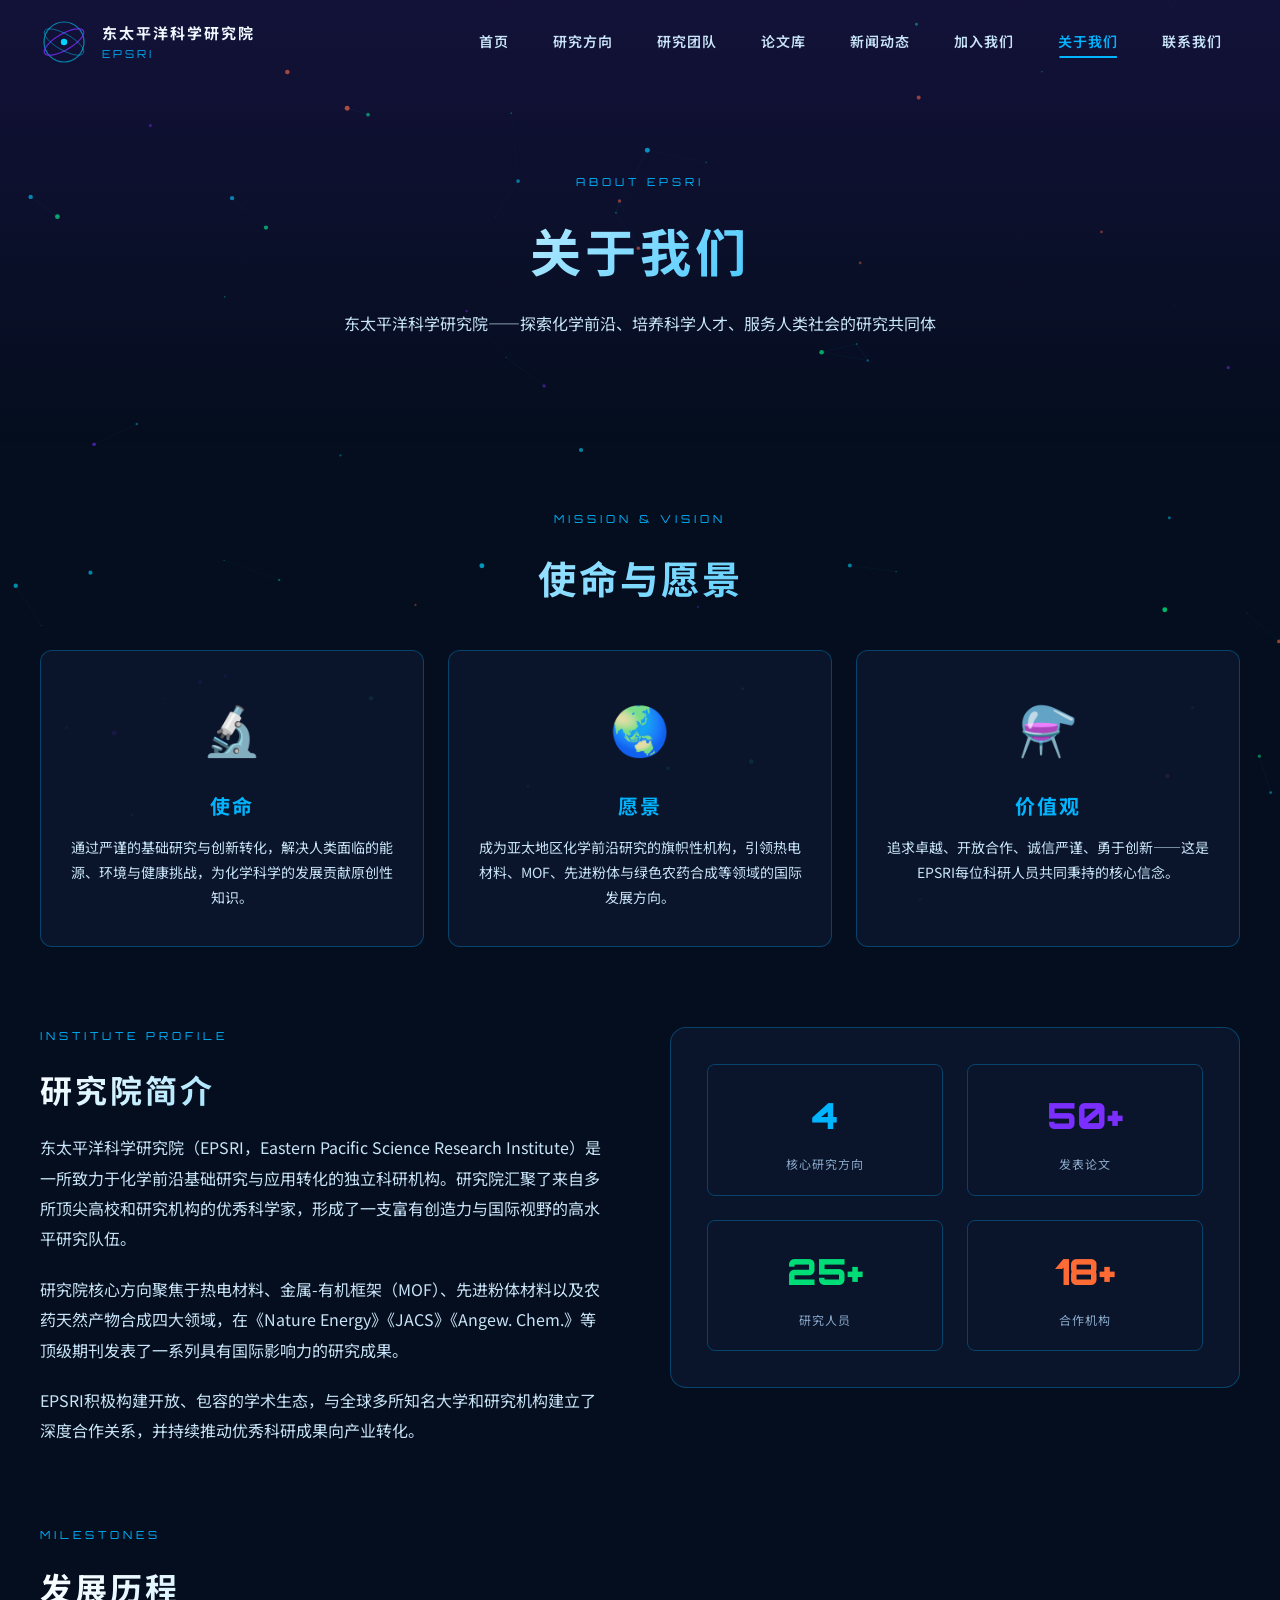
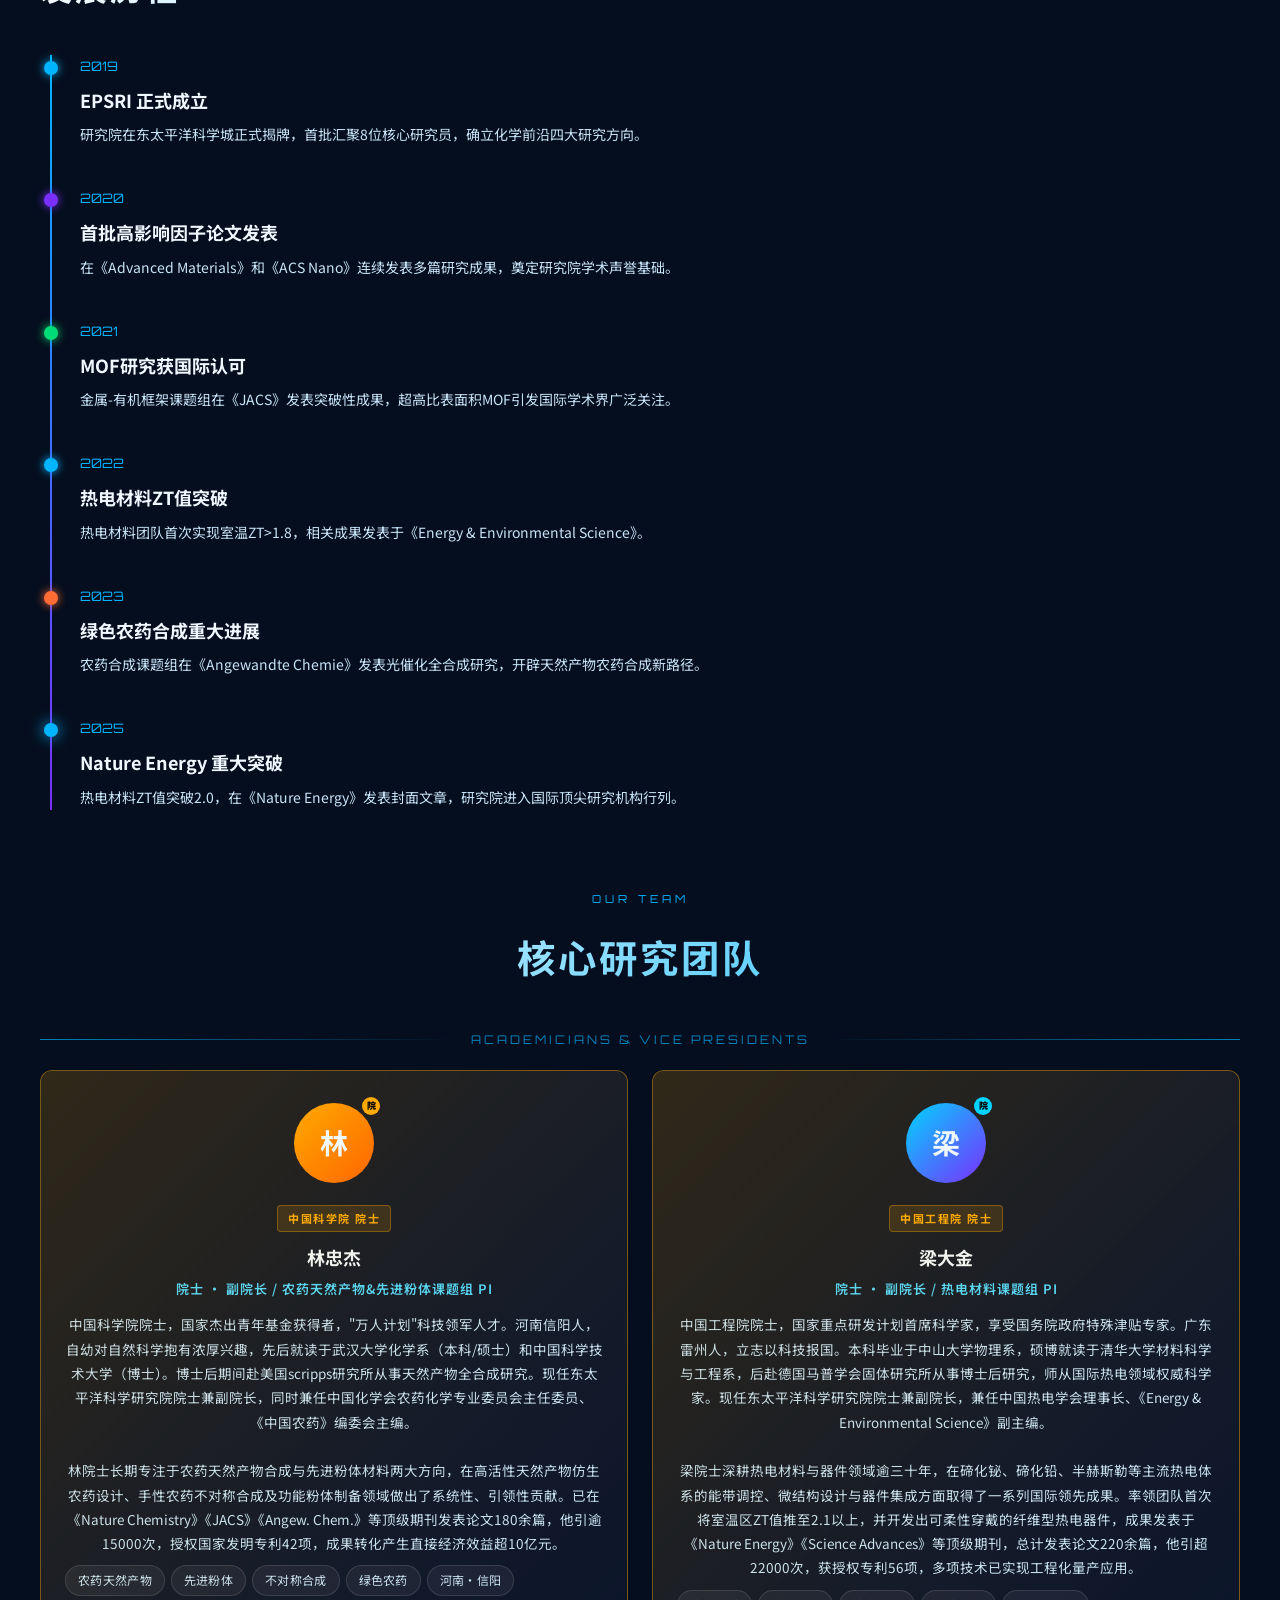
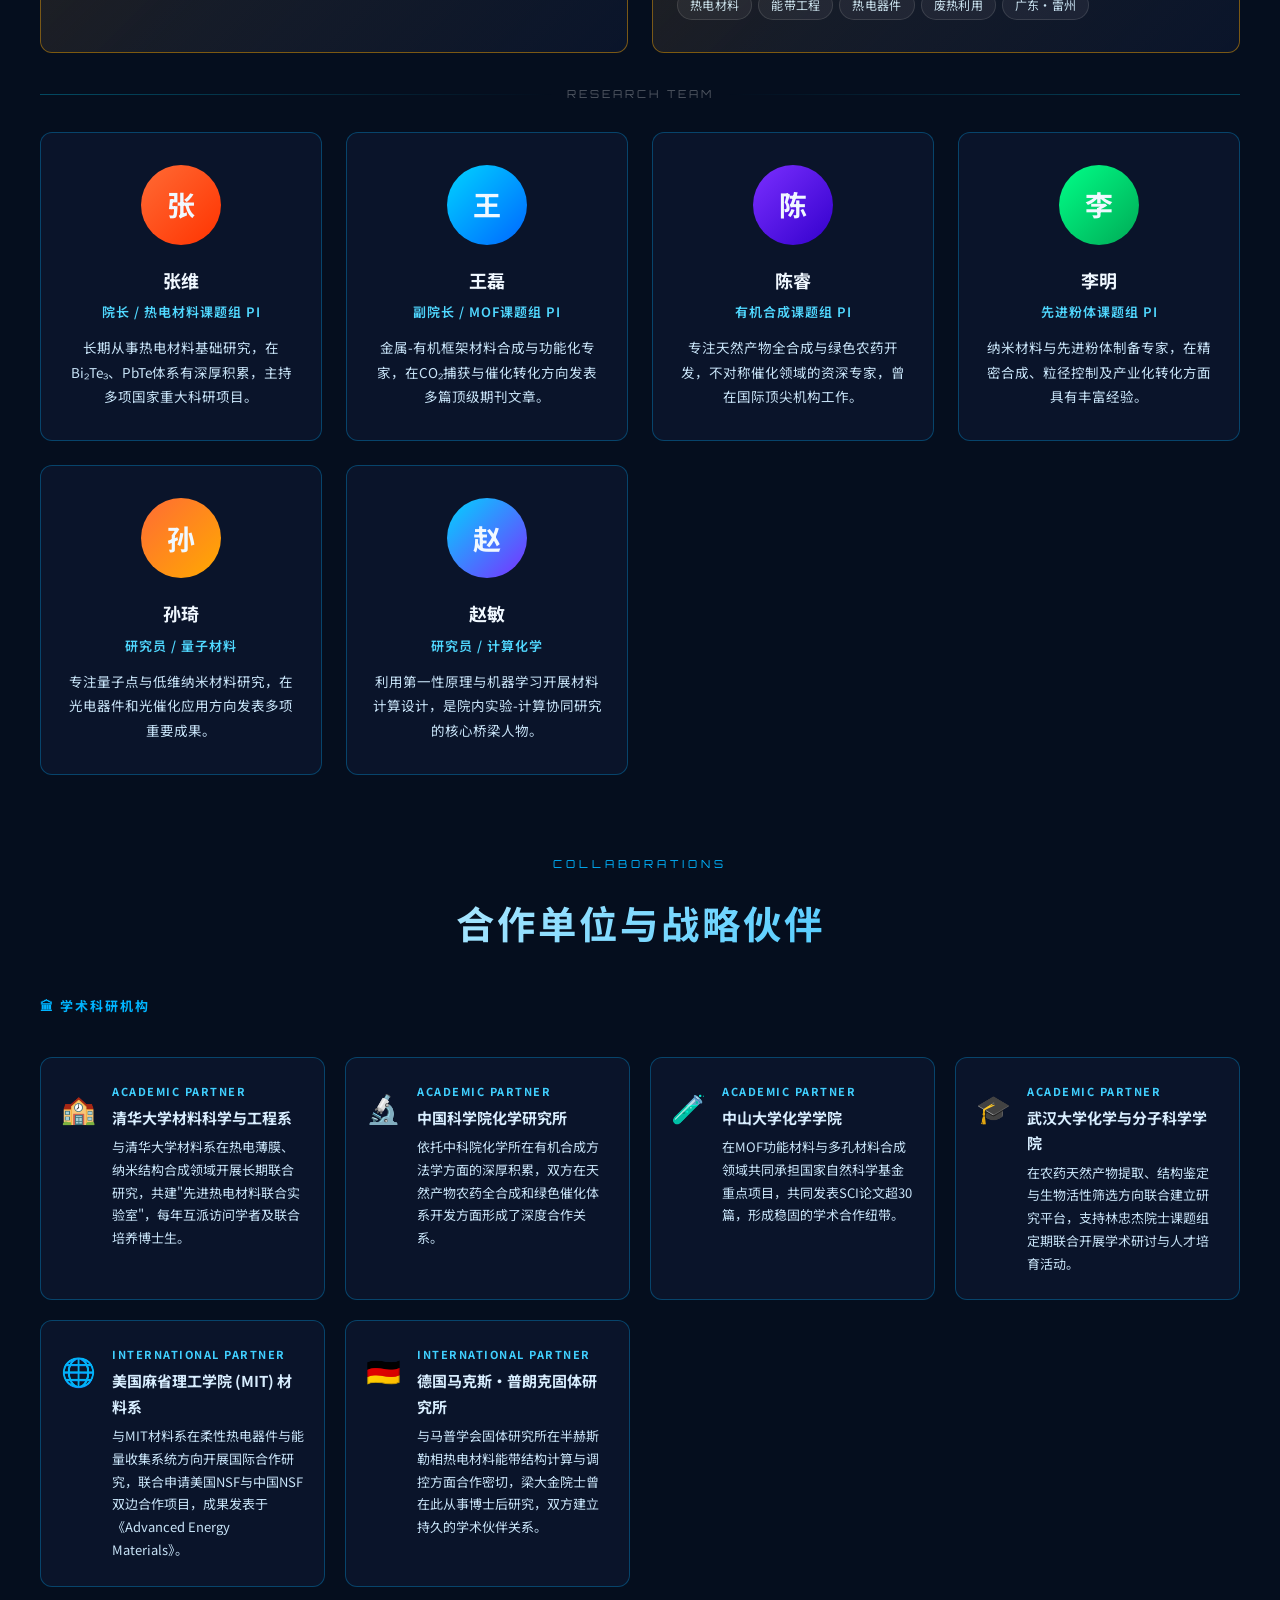
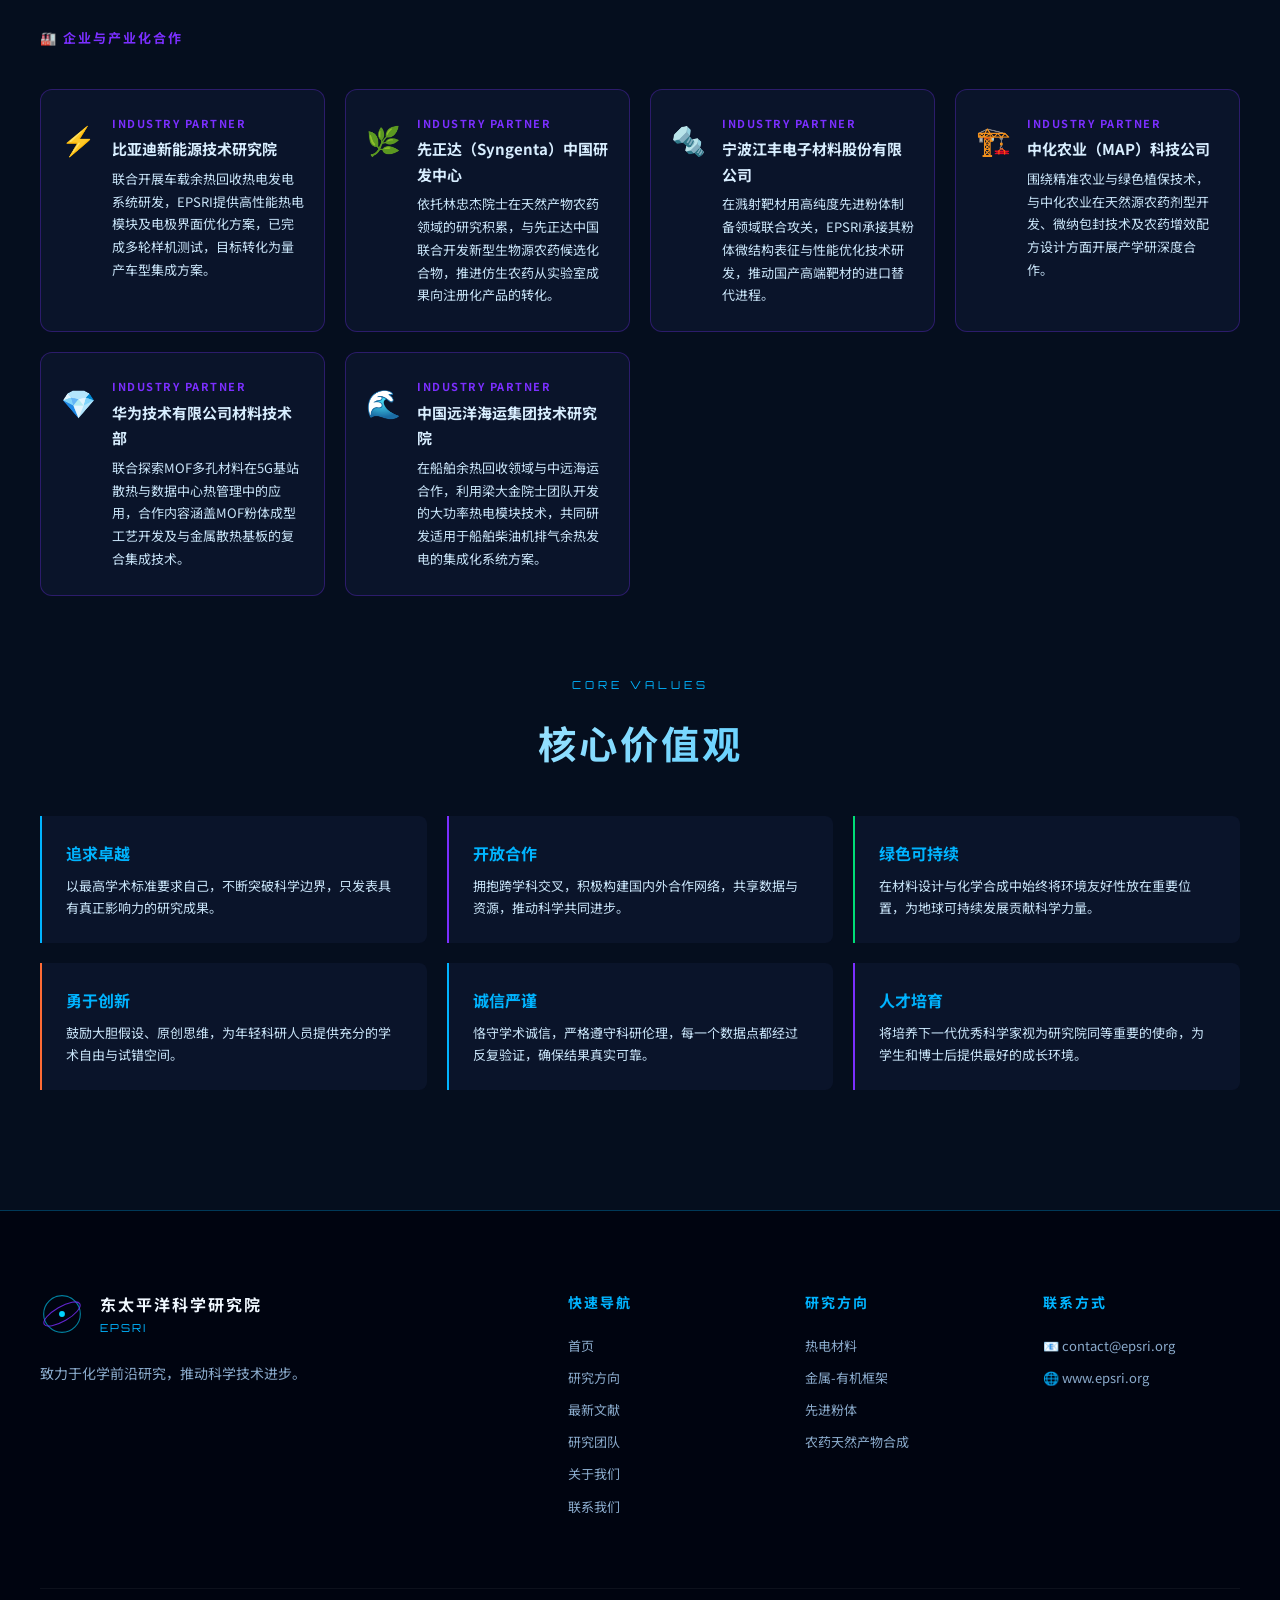
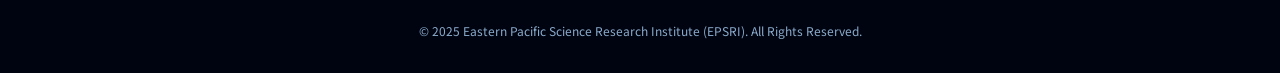
==== pages/about.html @ d592be02 "feat: EPSRI website - full version with news and careers pages - Homepage with dynamic particle effe" ====
<!DOCTYPE html>
<html lang="zh-CN">
<head>
    <meta charset="UTF-8">
    <meta name="viewport" content="width=device-width, initial-scale=1.0">
    <title>关于我们 | 东太平洋科学研究院 EPSRI</title>
    <link rel="stylesheet" href="../css/main.css">
    <link rel="stylesheet" href="../css/animations.css">
    <link href="https://fonts.googleapis.com/css2?family=Orbitron:wght@400;700;900&family=Rajdhani:wght@300;400;600&family=Noto+Sans+SC:wght@300;400;700&display=swap" rel="stylesheet">
    <link rel="icon" href="../images/favicon.svg" type="image/svg+xml">
    <style>
        .mission-grid { display: grid; grid-template-columns: repeat(auto-fit, minmax(280px, 1fr)); gap: 24px; margin-bottom: 80px; }
        .mission-card { padding: 36px 28px; background: var(--bg-card); border: 1px solid var(--border); border-radius: 12px; text-align: center; transition: var(--transition); }
        .mission-card:hover { border-color: rgba(0,212,255,0.4); transform: translateY(-6px); }
        .mission-icon { font-size: 48px; margin-bottom: 20px; }
        .mission-card h3 { font-size: 20px; font-weight: 700; margin-bottom: 12px; color: var(--primary); letter-spacing: 2px; }
        .mission-card p { font-size: 14px; color: var(--text-secondary); line-height: 1.8; }
        .timeline { position: relative; padding-left: 40px; margin: 40px 0; }
        .timeline::before { content: ''; position: absolute; left: 10px; top: 0; bottom: 0; width: 2px; background: linear-gradient(180deg, var(--primary), var(--secondary)); }
        .timeline-item { position: relative; margin-bottom: 40px; }
        .timeline-dot { position: absolute; left: -36px; top: 6px; width: 14px; height: 14px; border-radius: 50%; background: var(--primary); box-shadow: 0 0 10px var(--primary); }
        .timeline-year { font-family: 'Orbitron', monospace; font-size: 13px; color: var(--primary); margin-bottom: 8px; }
        .timeline-item h3 { font-size: 18px; font-weight: 700; margin-bottom: 8px; }
        .timeline-item p { font-size: 14px; color: var(--text-secondary); line-height: 1.7; }
        .value-grid { display: grid; grid-template-columns: repeat(3, 1fr); gap: 20px; }
        .value-item { padding: 24px; border-left: 2px solid var(--primary); background: var(--bg-card); border-radius: 0 8px 8px 0; }
        .value-item h4 { font-size: 16px; color: var(--primary); margin-bottom: 8px; }
        .value-item p { font-size: 13px; color: var(--text-secondary); }
        @media(max-width:768px) { .value-grid { grid-template-columns: 1fr; } }
        /* 院士卡片特殊样式 */
        .team-card.academician { border-color: rgba(255,170,0,0.45); background: linear-gradient(135deg, rgba(255,170,0,0.06) 0%, var(--bg-card) 60%); position: relative; }
        .team-card.academician::before { content: ''; position: absolute; inset: 0; border-radius: 12px; background: linear-gradient(135deg,rgba(255,170,0,0.12),transparent); pointer-events:none; }
        .academician-badge { display: inline-block; font-size:11px; font-weight:700; letter-spacing:1.5px; color:#ffaa00; background:rgba(255,170,0,0.15); border:1px solid rgba(255,170,0,0.35); border-radius:4px; padding:3px 10px; margin-bottom:10px; }
        .team-tags { display:flex; flex-wrap:wrap; gap:6px; margin:10px 0 0; }
        .team-tag { font-size:12px; color:var(--text-secondary); background:rgba(255,255,255,0.06); border:1px solid rgba(255,255,255,0.12); border-radius:20px; padding:4px 12px; letter-spacing:0.3px; }
        /* 合作单位区块 */
        .collab-grid { display:grid; grid-template-columns: repeat(auto-fit, minmax(260px, 1fr)); gap:20px; margin-top:40px; }
        .collab-card { background:var(--bg-card); border:1px solid var(--border); border-radius:12px; padding:24px 20px; display:flex; align-items:flex-start; gap:16px; transition:var(--transition); }
        .collab-card:hover { border-color:rgba(0,212,255,0.4); transform:translateY(-4px); }
        .collab-icon { font-size:28px; flex-shrink:0; margin-top:2px; }
        .collab-info h4 { font-size:15px; font-weight:700; color:#d8eeff; margin-bottom:6px; }
        .collab-info p { font-size:13px; color:var(--text-secondary); line-height:1.75; }
        .collab-type { font-size:11px; color:#40d0ff; letter-spacing:1.5px; font-weight:700; margin-bottom:4px; }
    </style>
</head>
<body>
    <div id="particles-container"></div>

    <nav class="navbar scrolled" id="navbar">
        <div class="nav-container">
            <div class="nav-logo">
                <div class="logo-icon">
                    <svg viewBox="0 0 60 60" xmlns="http://www.w3.org/2000/svg">
                        <circle cx="30" cy="30" r="25" stroke="#00d4ff" stroke-width="1.5" fill="none" opacity="0.6"/>
                        <ellipse cx="30" cy="30" rx="28" ry="10" stroke="#7b2fff" stroke-width="1.5" fill="none" opacity="0.8" transform="rotate(-30 30 30)"/>
                        <ellipse cx="30" cy="30" rx="28" ry="10" stroke="#00d4ff" stroke-width="1" fill="none" opacity="0.5" transform="rotate(30 30 30)"/>
                        <circle cx="30" cy="30" r="4" fill="#00d4ff"/>
                    </svg>
                </div>
                <div class="logo-text">
                    <span class="logo-cn">东太平洋科学研究院</span>
                    <span class="logo-en">EPSRI</span>
                </div>
            </div>
            <div class="nav-menu" id="navMenu">
                <a href="../index.html" class="nav-link">首页</a>
                <a href="research.html" class="nav-link">研究方向</a>
                <a href="team.html" class="nav-link">研究团队</a>
                <a href="publications.html" class="nav-link">论文库</a>
                <a href="news.html" class="nav-link">新闻动态</a>
                <a href="join-us.html" class="nav-link">加入我们</a>
                <a href="about.html" class="nav-link active">关于我们</a>
                <a href="contact.html" class="nav-link">联系我们</a>
            </div>
            <div class="nav-toggle" id="navToggle"><span></span><span></span><span></span></div>
        </div>
    </nav>

    <section class="page-header">
        <div>
            <span class="page-header-tag">ABOUT EPSRI</span>
            <h1>关于我们</h1>
            <p>东太平洋科学研究院——探索化学前沿、培养科学人才、服务人类社会的研究共同体</p>
        </div>
    </section>

    <section style="padding:60px 40px 120px;">
        <div class="content-section">

            <!-- 使命愿景 -->
            <div class="section-header" style="margin-bottom:40px;">
                <div class="section-tag">MISSION & VISION</div>
                <h2 class="section-title">使命与愿景</h2>
            </div>
            <div class="mission-grid">
                <div class="mission-card reveal">
                    <div class="mission-icon">🔬</div>
                    <h3>使命</h3>
                    <p>通过严谨的基础研究与创新转化，解决人类面临的能源、环境与健康挑战，为化学科学的发展贡献原创性知识。</p>
                </div>
                <div class="mission-card reveal">
                    <div class="mission-icon">🌏</div>
                    <h3>愿景</h3>
                    <p>成为亚太地区化学前沿研究的旗帜性机构，引领热电材料、MOF、先进粉体与绿色农药合成等领域的国际发展方向。</p>
                </div>
                <div class="mission-card reveal">
                    <div class="mission-icon">⚗️</div>
                    <h3>价值观</h3>
                    <p>追求卓越、开放合作、诚信严谨、勇于创新——这是EPSRI每位科研人员共同秉持的核心信念。</p>
                </div>
            </div>

            <!-- 研究院简介 -->
            <div style="display:grid; grid-template-columns: 1fr 1fr; gap:60px; align-items:start; margin-bottom:80px;">
                <div class="reveal-left">
                    <div class="section-tag">INSTITUTE PROFILE</div>
                    <h2 class="section-title" style="text-align:left; font-size:32px;">研究院简介</h2>
                    <p style="color:var(--text-secondary); line-height:1.9; margin-bottom:20px;">
                        东太平洋科学研究院（EPSRI，Eastern Pacific Science Research Institute）是一所致力于化学前沿基础研究与应用转化的独立科研机构。研究院汇聚了来自多所顶尖高校和研究机构的优秀科学家，形成了一支富有创造力与国际视野的高水平研究队伍。
                    </p>
                    <p style="color:var(--text-secondary); line-height:1.9; margin-bottom:20px;">
                        研究院核心方向聚焦于热电材料、金属-有机框架（MOF）、先进粉体材料以及农药天然产物合成四大领域，在《Nature Energy》《JACS》《Angew. Chem.》等顶级期刊发表了一系列具有国际影响力的研究成果。
                    </p>
                    <p style="color:var(--text-secondary); line-height:1.9;">
                        EPSRI积极构建开放、包容的学术生态，与全球多所知名大学和研究机构建立了深度合作关系，并持续推动优秀科研成果向产业转化。
                    </p>
                </div>
                <div class="reveal-right" style="background:var(--bg-card); border:1px solid var(--border); border-radius:16px; padding:36px;">
                    <div style="display:grid; grid-template-columns: 1fr 1fr; gap:24px;">
                        <div style="text-align:center; padding:20px; border:1px solid var(--border); border-radius:8px;">
                            <div style="font-family:Orbitron,monospace; font-size:36px; color:var(--primary); font-weight:900;">4</div>
                            <div style="font-size:12px; color:var(--text-muted); margin-top:8px; letter-spacing:1px;">核心研究方向</div>
                        </div>
                        <div style="text-align:center; padding:20px; border:1px solid var(--border); border-radius:8px;">
                            <div style="font-family:Orbitron,monospace; font-size:36px; color:var(--secondary); font-weight:900;">50+</div>
                            <div style="font-size:12px; color:var(--text-muted); margin-top:8px; letter-spacing:1px;">发表论文</div>
                        </div>
                        <div style="text-align:center; padding:20px; border:1px solid var(--border); border-radius:8px;">
                            <div style="font-family:Orbitron,monospace; font-size:36px; color:var(--green); font-weight:900;">25+</div>
                            <div style="font-size:12px; color:var(--text-muted); margin-top:8px; letter-spacing:1px;">研究人员</div>
                        </div>
                        <div style="text-align:center; padding:20px; border:1px solid var(--border); border-radius:8px;">
                            <div style="font-family:Orbitron,monospace; font-size:36px; color:var(--accent); font-weight:900;">18+</div>
                            <div style="font-size:12px; color:var(--text-muted); margin-top:8px; letter-spacing:1px;">合作机构</div>
                        </div>
                    </div>
                </div>
            </div>

            <!-- 发展历程 -->
            <div style="margin-bottom:80px;">
                <div class="section-header" style="text-align:left; margin-bottom:40px;">
                    <div class="section-tag">MILESTONES</div>
                    <h2 class="section-title" style="text-align:left; font-size:32px;">发展历程</h2>
                </div>
                <div class="timeline reveal">
                    <div class="timeline-item">
                        <div class="timeline-dot"></div>
                        <div class="timeline-year">2019</div>
                        <h3>EPSRI 正式成立</h3>
                        <p>研究院在东太平洋科学城正式揭牌，首批汇聚8位核心研究员，确立化学前沿四大研究方向。</p>
                    </div>
                    <div class="timeline-item">
                        <div class="timeline-dot" style="background:var(--secondary); box-shadow:0 0 10px var(--secondary);"></div>
                        <div class="timeline-year">2020</div>
                        <h3>首批高影响因子论文发表</h3>
                        <p>在《Advanced Materials》和《ACS Nano》连续发表多篇研究成果，奠定研究院学术声誉基础。</p>
                    </div>
                    <div class="timeline-item">
                        <div class="timeline-dot" style="background:var(--green); box-shadow:0 0 10px var(--green);"></div>
                        <div class="timeline-year">2021</div>
                        <h3>MOF研究获国际认可</h3>
                        <p>金属-有机框架课题组在《JACS》发表突破性成果，超高比表面积MOF引发国际学术界广泛关注。</p>
                    </div>
                    <div class="timeline-item">
                        <div class="timeline-dot"></div>
                        <div class="timeline-year">2022</div>
                        <h3>热电材料ZT值突破</h3>
                        <p>热电材料团队首次实现室温ZT>1.8，相关成果发表于《Energy & Environmental Science》。</p>
                    </div>
                    <div class="timeline-item">
                        <div class="timeline-dot" style="background:var(--accent); box-shadow:0 0 10px var(--accent);"></div>
                        <div class="timeline-year">2023</div>
                        <h3>绿色农药合成重大进展</h3>
                        <p>农药合成课题组在《Angewandte Chemie》发表光催化全合成研究，开辟天然产物农药合成新路径。</p>
                    </div>
                    <div class="timeline-item">
                        <div class="timeline-dot" style="background:var(--primary); box-shadow:0 0 15px var(--primary);"></div>
                        <div class="timeline-year">2025</div>
                        <h3>Nature Energy 重大突破</h3>
                        <p>热电材料ZT值突破2.0，在《Nature Energy》发表封面文章，研究院进入国际顶尖研究机构行列。</p>
                    </div>
                </div>
            </div>

            <!-- 研究团队 -->
            <div style="margin-bottom:80px;">
                <div class="section-header" style="margin-bottom:40px;">
                    <div class="section-tag">OUR TEAM</div>
                    <h2 class="section-title">核心研究团队</h2>
                </div>

                <!-- 院士兼副院长 -->
                <div style="margin-bottom:24px;">
                    <div style="font-family:'Orbitron',monospace; font-size:12px; letter-spacing:3px; color:var(--primary); opacity:0.7; margin-bottom:20px; display:flex; align-items:center; gap:12px;">
                        <span style="flex:1; height:1px; background:linear-gradient(90deg,var(--primary),transparent);"></span>
                        ACADEMICIANS &amp; VICE PRESIDENTS
                        <span style="flex:1; height:1px; background:linear-gradient(270deg,var(--primary),transparent);"></span>
                    </div>
                    <div class="team-grid" style="margin-bottom:0;">

                        <!-- 林忠杰 -->
                        <div class="team-card academician reveal">
                            <div class="team-avatar" style="background:linear-gradient(135deg,#ffaa00,#ff6600); position:relative;">林
                                <span style="position:absolute;top:-6px;right:-6px;width:18px;height:18px;background:#ffaa00;border-radius:50%;display:flex;align-items:center;justify-content:center;font-size:9px;color:#000;font-weight:900;">院</span>
                            </div>
                            <div class="academician-badge">中国科学院 院士</div>
                            <div class="team-name">林忠杰</div>
                            <div class="team-role">院士 · 副院长 / 农药天然产物&先进粉体课题组 PI</div>
                            <p class="team-desc">
                                中国科学院院士，国家杰出青年基金获得者，"万人计划"科技领军人才。河南信阳人，自幼对自然科学抱有浓厚兴趣，先后就读于武汉大学化学系（本科/硕士）和中国科学技术大学（博士）。博士后期间赴美国scripps研究所从事天然产物全合成研究。现任东太平洋科学研究院院士兼副院长，同时兼任中国化学会农药化学专业委员会主任委员、《中国农药》编委会主编。
                                <br><br>林院士长期专注于农药天然产物合成与先进粉体材料两大方向，在高活性天然产物仿生农药设计、手性农药不对称合成及功能粉体制备领域做出了系统性、引领性贡献。已在《Nature Chemistry》《JACS》《Angew. Chem.》等顶级期刊发表论文180余篇，他引逾15000次，授权国家发明专利42项，成果转化产生直接经济效益超10亿元。
                            </p>
                            <div class="team-tags">
                                <span class="team-tag">农药天然产物</span>
                                <span class="team-tag">先进粉体</span>
                                <span class="team-tag">不对称合成</span>
                                <span class="team-tag">绿色农药</span>
                                <span class="team-tag">河南·信阳</span>
                            </div>
                        </div>

                        <!-- 梁大金 -->
                        <div class="team-card academician reveal">
                            <div class="team-avatar" style="background:linear-gradient(135deg,#00d4ff,#7b2fff); position:relative;">梁
                                <span style="position:absolute;top:-6px;right:-6px;width:18px;height:18px;background:#00d4ff;border-radius:50%;display:flex;align-items:center;justify-content:center;font-size:9px;color:#000;font-weight:900;">院</span>
                            </div>
                            <div class="academician-badge">中国工程院 院士</div>
                            <div class="team-name">梁大金</div>
                            <div class="team-role">院士 · 副院长 / 热电材料课题组 PI</div>
                            <p class="team-desc">
                                中国工程院院士，国家重点研发计划首席科学家，享受国务院政府特殊津贴专家。广东雷州人，立志以科技报国。本科毕业于中山大学物理系，硕博就读于清华大学材料科学与工程系，后赴德国马普学会固体研究所从事博士后研究，师从国际热电领域权威科学家。现任东太平洋科学研究院院士兼副院长，兼任中国热电学会理事长、《Energy & Environmental Science》副主编。
                                <br><br>梁院士深耕热电材料与器件领域逾三十年，在碲化铋、碲化铅、半赫斯勒等主流热电体系的能带调控、微结构设计与器件集成方面取得了一系列国际领先成果。率领团队首次将室温区ZT值推至2.1以上，并开发出可柔性穿戴的纤维型热电器件，成果发表于《Nature Energy》《Science Advances》等顶级期刊，总计发表论文220余篇，他引超22000次，获授权专利56项，多项技术已实现工程化量产应用。
                            </p>
                            <div class="team-tags">
                                <span class="team-tag">热电材料</span>
                                <span class="team-tag">能带工程</span>
                                <span class="team-tag">热电器件</span>
                                <span class="team-tag">废热利用</span>
                                <span class="team-tag">广东·雷州</span>
                            </div>
                        </div>

                    </div>
                </div>

                <!-- 分隔线 -->
                <div style="margin:32px 0 28px; display:flex; align-items:center; gap:12px;">
                    <span style="flex:1; height:1px; background:linear-gradient(90deg,rgba(0,212,255,0.3),transparent);"></span>
                    <span style="font-family:'Orbitron',monospace; font-size:11px; letter-spacing:3px; color:rgba(255,255,255,0.3);">RESEARCH TEAM</span>
                    <span style="flex:1; height:1px; background:linear-gradient(270deg,rgba(0,212,255,0.3),transparent);"></span>
                </div>

                <div class="team-grid">
                    <div class="team-card">
                        <div class="team-avatar" style="background:linear-gradient(135deg,#ff6b35,#ff3300);">张</div>
                        <div class="team-name">张维</div>
                        <div class="team-role">院长 / 热电材料课题组 PI</div>
                        <p class="team-desc">长期从事热电材料基础研究，在Bi₂Te₃、PbTe体系有深厚积累，主持多项国家重大科研项目。</p>
                    </div>
                    <div class="team-card">
                        <div class="team-avatar" style="background:linear-gradient(135deg,#00d4ff,#0066ff);">王</div>
                        <div class="team-name">王磊</div>
                        <div class="team-role">副院长 / MOF课题组 PI</div>
                        <p class="team-desc">金属-有机框架材料合成与功能化专家，在CO₂捕获与催化转化方向发表多篇顶级期刊文章。</p>
                    </div>
                    <div class="team-card">
                        <div class="team-avatar" style="background:linear-gradient(135deg,#7b2fff,#3300cc);">陈</div>
                        <div class="team-name">陈睿</div>
                        <div class="team-role">有机合成课题组 PI</div>
                        <p class="team-desc">专注天然产物全合成与绿色农药开发，不对称催化领域的资深专家，曾在国际顶尖机构工作。</p>
                    </div>
                    <div class="team-card">
                        <div class="team-avatar" style="background:linear-gradient(135deg,#00ff88,#00aa55);">李</div>
                        <div class="team-name">李明</div>
                        <div class="team-role">先进粉体课题组 PI</div>
                        <p class="team-desc">纳米材料与先进粉体制备专家，在精密合成、粒径控制及产业化转化方面具有丰富经验。</p>
                    </div>
                    <div class="team-card">
                        <div class="team-avatar" style="background:linear-gradient(135deg,#ff6b35,#ffaa00);">孙</div>
                        <div class="team-name">孙琦</div>
                        <div class="team-role">研究员 / 量子材料</div>
                        <p class="team-desc">专注量子点与低维纳米材料研究，在光电器件和光催化应用方向发表多项重要成果。</p>
                    </div>
                    <div class="team-card">
                        <div class="team-avatar" style="background:linear-gradient(135deg,#00d4ff,#7b2fff);">赵</div>
                        <div class="team-name">赵敏</div>
                        <div class="team-role">研究员 / 计算化学</div>
                        <p class="team-desc">利用第一性原理与机器学习开展材料计算设计，是院内实验-计算协同研究的核心桥梁人物。</p>
                    </div>
                </div>
            </div>

            <!-- 合作与伙伴 -->
            <div style="margin-bottom:80px;">
                <div class="section-header" style="margin-bottom:40px;">
                    <div class="section-tag">COLLABORATIONS</div>
                    <h2 class="section-title">合作单位与战略伙伴</h2>
                </div>

                <!-- 学术机构 -->
                <div style="margin-bottom:40px;">
                    <div style="font-size:13px; letter-spacing:2px; color:var(--primary); font-weight:700; margin-bottom:20px; text-transform:uppercase;">🏛 学术科研机构</div>
                    <div class="collab-grid reveal">
                        <div class="collab-card">
                            <div class="collab-icon">🏫</div>
                            <div class="collab-info">
                                <div class="collab-type">ACADEMIC PARTNER</div>
                                <h4>清华大学材料科学与工程系</h4>
                                <p>与清华大学材料系在热电薄膜、纳米结构合成领域开展长期联合研究，共建"先进热电材料联合实验室"，每年互派访问学者及联合培养博士生。</p>
                            </div>
                        </div>
                        <div class="collab-card">
                            <div class="collab-icon">🔬</div>
                            <div class="collab-info">
                                <div class="collab-type">ACADEMIC PARTNER</div>
                                <h4>中国科学院化学研究所</h4>
                                <p>依托中科院化学所在有机合成方法学方面的深厚积累，双方在天然产物农药全合成和绿色催化体系开发方面形成了深度合作关系。</p>
                            </div>
                        </div>
                        <div class="collab-card">
                            <div class="collab-icon">🧪</div>
                            <div class="collab-info">
                                <div class="collab-type">ACADEMIC PARTNER</div>
                                <h4>中山大学化学学院</h4>
                                <p>在MOF功能材料与多孔材料合成领域共同承担国家自然科学基金重点项目，共同发表SCI论文超30篇，形成稳固的学术合作纽带。</p>
                            </div>
                        </div>
                        <div class="collab-card">
                            <div class="collab-icon">🎓</div>
                            <div class="collab-info">
                                <div class="collab-type">ACADEMIC PARTNER</div>
                                <h4>武汉大学化学与分子科学学院</h4>
                                <p>在农药天然产物提取、结构鉴定与生物活性筛选方向联合建立研究平台，支持林忠杰院士课题组定期联合开展学术研讨与人才培育活动。</p>
                            </div>
                        </div>
                        <div class="collab-card">
                            <div class="collab-icon">🌐</div>
                            <div class="collab-info">
                                <div class="collab-type">INTERNATIONAL PARTNER</div>
                                <h4>美国麻省理工学院 (MIT) 材料系</h4>
                                <p>与MIT材料系在柔性热电器件与能量收集系统方向开展国际合作研究，联合申请美国NSF与中国NSF双边合作项目，成果发表于《Advanced Energy Materials》。</p>
                            </div>
                        </div>
                        <div class="collab-card">
                            <div class="collab-icon">🇩🇪</div>
                            <div class="collab-info">
                                <div class="collab-type">INTERNATIONAL PARTNER</div>
                                <h4>德国马克斯·普朗克固体研究所</h4>
                                <p>与马普学会固体研究所在半赫斯勒相热电材料能带结构计算与调控方面合作密切，梁大金院士曾在此从事博士后研究，双方建立持久的学术伙伴关系。</p>
                            </div>
                        </div>
                    </div>
                </div>

                <!-- 企业合作 -->
                <div>
                    <div style="font-size:13px; letter-spacing:2px; color:var(--secondary); font-weight:700; margin-bottom:20px; text-transform:uppercase;">🏭 企业与产业化合作</div>
                    <div class="collab-grid reveal">
                        <div class="collab-card" style="border-color:rgba(123,47,255,0.3);">
                            <div class="collab-icon">⚡</div>
                            <div class="collab-info">
                                <div class="collab-type" style="color:var(--secondary);">INDUSTRY PARTNER</div>
                                <h4>比亚迪新能源技术研究院</h4>
                                <p>联合开展车载余热回收热电发电系统研发，EPSRI提供高性能热电模块及电极界面优化方案，已完成多轮样机测试，目标转化为量产车型集成方案。</p>
                            </div>
                        </div>
                        <div class="collab-card" style="border-color:rgba(123,47,255,0.3);">
                            <div class="collab-icon">🌿</div>
                            <div class="collab-info">
                                <div class="collab-type" style="color:var(--secondary);">INDUSTRY PARTNER</div>
                                <h4>先正达（Syngenta）中国研发中心</h4>
                                <p>依托林忠杰院士在天然产物农药领域的研究积累，与先正达中国联合开发新型生物源农药候选化合物，推进仿生农药从实验室成果向注册化产品的转化。</p>
                            </div>
                        </div>
                        <div class="collab-card" style="border-color:rgba(123,47,255,0.3);">
                            <div class="collab-icon">🔩</div>
                            <div class="collab-info">
                                <div class="collab-type" style="color:var(--secondary);">INDUSTRY PARTNER</div>
                                <h4>宁波江丰电子材料股份有限公司</h4>
                                <p>在溅射靶材用高纯度先进粉体制备领域联合攻关，EPSRI承接其粉体微结构表征与性能优化技术研发，推动国产高端靶材的进口替代进程。</p>
                            </div>
                        </div>
                        <div class="collab-card" style="border-color:rgba(123,47,255,0.3);">
                            <div class="collab-icon">🏗️</div>
                            <div class="collab-info">
                                <div class="collab-type" style="color:var(--secondary);">INDUSTRY PARTNER</div>
                                <h4>中化农业（MAP）科技公司</h4>
                                <p>围绕精准农业与绿色植保技术，与中化农业在天然源农药剂型开发、微纳包封技术及农药增效配方设计方面开展产学研深度合作。</p>
                            </div>
                        </div>
                        <div class="collab-card" style="border-color:rgba(123,47,255,0.3);">
                            <div class="collab-icon">💎</div>
                            <div class="collab-info">
                                <div class="collab-type" style="color:var(--secondary);">INDUSTRY PARTNER</div>
                                <h4>华为技术有限公司材料技术部</h4>
                                <p>联合探索MOF多孔材料在5G基站散热与数据中心热管理中的应用，合作内容涵盖MOF粉体成型工艺开发及与金属散热基板的复合集成技术。</p>
                            </div>
                        </div>
                        <div class="collab-card" style="border-color:rgba(123,47,255,0.3);">
                            <div class="collab-icon">🌊</div>
                            <div class="collab-info">
                                <div class="collab-type" style="color:var(--secondary);">INDUSTRY PARTNER</div>
                                <h4>中国远洋海运集团技术研究院</h4>
                                <p>在船舶余热回收领域与中远海运合作，利用梁大金院士团队开发的大功率热电模块技术，共同研发适用于船舶柴油机排气余热发电的集成化系统方案。</p>
                            </div>
                        </div>
                    </div>
                </div>
            </div>

            <!-- 核心价值观 -->
            <div>
                <div class="section-header" style="margin-bottom:40px;">
                    <div class="section-tag">CORE VALUES</div>
                    <h2 class="section-title">核心价值观</h2>
                </div>
                <div class="value-grid reveal">
                    <div class="value-item"><h4>追求卓越</h4><p>以最高学术标准要求自己，不断突破科学边界，只发表具有真正影响力的研究成果。</p></div>
                    <div class="value-item" style="border-color:var(--secondary);"><h4>开放合作</h4><p>拥抱跨学科交叉，积极构建国内外合作网络，共享数据与资源，推动科学共同进步。</p></div>
                    <div class="value-item" style="border-color:var(--green);"><h4>绿色可持续</h4><p>在材料设计与化学合成中始终将环境友好性放在重要位置，为地球可持续发展贡献科学力量。</p></div>
                    <div class="value-item" style="border-color:var(--accent);"><h4>勇于创新</h4><p>鼓励大胆假设、原创思维，为年轻科研人员提供充分的学术自由与试错空间。</p></div>
                    <div class="value-item"><h4>诚信严谨</h4><p>恪守学术诚信，严格遵守科研伦理，每一个数据点都经过反复验证，确保结果真实可靠。</p></div>
                    <div class="value-item" style="border-color:var(--secondary);"><h4>人才培育</h4><p>将培养下一代优秀科学家视为研究院同等重要的使命，为学生和博士后提供最好的成长环境。</p></div>
                </div>
            </div>
        </div>
    </section>

    <footer class="footer">
        <div class="footer-content">
            <div class="footer-brand">
                <div class="footer-logo">
                    <svg viewBox="0 0 60 60" xmlns="http://www.w3.org/2000/svg" width="44" height="44">
                        <circle cx="30" cy="30" r="25" stroke="#00d4ff" stroke-width="1.5" fill="none" opacity="0.6"/>
                        <ellipse cx="30" cy="30" rx="28" ry="10" stroke="#7b2fff" stroke-width="1.5" fill="none" opacity="0.8" transform="rotate(-30 30 30)"/>
                        <circle cx="30" cy="30" r="4" fill="#00d4ff"/>
                    </svg>
                    <div>
                        <div class="footer-logo-cn">东太平洋科学研究院</div>
                        <div class="footer-logo-en">EPSRI</div>
                    </div>
                </div>
                <p class="footer-desc">致力于化学前沿研究，推动科学技术进步。</p>
            </div>
            <div class="footer-links">
                <div class="footer-col">
                    <h4>快速导航</h4>
                    <a href="../index.html">首页</a>
                    <a href="research.html">研究方向</a>
                    <a href="publications.html">最新文献</a>
                    <a href="team.html">研究团队</a>
                    <a href="about.html">关于我们</a>
                    <a href="contact.html">联系我们</a>
                </div>
                <div class="footer-col">
                    <h4>研究方向</h4>
                    <a href="research.html#thermoelectric">热电材料</a>
                    <a href="research.html#mof">金属-有机框架</a>
                    <a href="research.html#powder">先进粉体</a>
                    <a href="research.html#synthesis">农药天然产物合成</a>
                </div>
                <div class="footer-col">
                    <h4>联系方式</h4>
                    <span>📧 contact@epsri.org</span>
                    <span>🌐 www.epsri.org</span>
                </div>
            </div>
        </div>
        <div class="footer-bottom">
            <p>© 2025 Eastern Pacific Science Research Institute (EPSRI). All Rights Reserved.</p>
        </div>
    </footer>

    <script src="../js/main.js"></script>
    <script src="../js/particles.js"></script>
    <script src="../js/animations.js"></script>
</body>
</html>
---- css/main.css ----
/* ===== CSS Variables ===== */
:root {
    --primary: #00b4ff;
    --secondary: #7b2fff;
    --accent: #ff6b35;
    --green: #00dd77;
    --bg-dark: #050e1e;
    --bg-card: rgba(12, 22, 45, 0.85);
    --bg-card2: rgba(18, 30, 60, 0.9);
    --text-primary: #f0f8ff;
    --text-secondary: #c8e4f8;
    --text-muted: #8aabcc;
    --border: rgba(0, 180, 255, 0.3);
    --glow-primary: 0 0 20px rgba(0, 180, 255, 0.4);
    --glow-secondary: 0 0 20px rgba(123, 47, 255, 0.4);
    --transition: all 0.3s cubic-bezier(0.4, 0, 0.2, 1);
}

/* ===== 高对比豆腐块样式 ===== */
.card-block {
    background: #0a1628;
    border: 1px solid rgba(0, 180, 255, 0.35);
    border-radius: 10px;
    padding: 24px;
    color: #d8e8f8;
}

.card-block h3,
.card-block .pub-title {
    color: #ffffff;
}

.card-block .pub-abstract,
.card-block p {
    color: #b0c8e0;
}

/* 新闻卡片高对比 */
.news-card {
    background: #0a1628 !important;
    border: 1px solid rgba(0, 180, 255, 0.3) !important;
    color: #d8e8f8;
}

.news-card h3,
.news-card .news-title {
    color: #ffffff !important;
}

.news-card p,
.news-card .news-excerpt {
    color: #a0b8d0 !important;
}

/* ===== Reset & Base ===== */
*, *::before, *::after { box-sizing: border-box; margin: 0; padding: 0; }
html { scroll-behavior: smooth; }
body {
    font-family: 'Noto Sans SC', sans-serif;
    background-color: var(--bg-dark);
    color: var(--text-primary);
    overflow-x: hidden;
    line-height: 1.7;
}
a { text-decoration: none; color: inherit; }
img { max-width: 100%; display: block; }

/* ===== Scrollbar ===== */
::-webkit-scrollbar { width: 6px; }
::-webkit-scrollbar-track { background: #020818; }
::-webkit-scrollbar-thumb { background: var(--primary); border-radius: 3px; }

/* ===== Particles ===== */
#particles-container {
    position: fixed; top: 0; left: 0; width: 100%; height: 100%;
    pointer-events: none; z-index: 0; overflow: hidden;
}

/* ===== Navbar ===== */
.navbar {
    position: fixed; top: 0; left: 0; width: 100%; z-index: 1000;
    padding: 0;
    transition: var(--transition);
    backdrop-filter: blur(0px);
}
.navbar.scrolled {
    background: rgba(2, 8, 24, 0.92);
    backdrop-filter: blur(20px);
    border-bottom: 1px solid var(--border);
    box-shadow: 0 4px 30px rgba(0, 212, 255, 0.1);
}
.nav-container {
    max-width: 1400px; margin: 0 auto;
    display: flex; align-items: center; justify-content: space-between;
    padding: 18px 40px;
}
.nav-logo {
    display: flex; align-items: center; gap: 14px;
}
.logo-icon { width: 48px; height: 48px; animation: spin-slow 20s linear infinite; }
.logo-text { display: flex; flex-direction: column; }
.logo-cn {
    font-size: 15px; font-weight: 700; color: var(--text-primary);
    letter-spacing: 2px;
}
.logo-en {
    font-family: 'Orbitron', monospace; font-size: 11px;
    color: var(--primary); letter-spacing: 3px; opacity: 0.9;
}
.nav-menu { display: flex; gap: 8px; align-items: center; }
.nav-link {
    padding: 8px 18px; border-radius: 4px;
    font-size: 14px; font-weight: 600; letter-spacing: 1px;
    color: var(--text-secondary); transition: var(--transition);
    position: relative;
}
.nav-link::after {
    content: ''; position: absolute; bottom: 4px; left: 50%; transform: translateX(-50%);
    width: 0; height: 2px; background: var(--primary);
    transition: width 0.3s ease; border-radius: 1px;
}
.nav-link:hover, .nav-link.active {
    color: var(--primary);
}
.nav-link:hover::after, .nav-link.active::after { width: 60%; }
.nav-toggle {
    display: none; flex-direction: column; gap: 5px;
    cursor: pointer; padding: 5px;
}
.nav-toggle span {
    display: block; width: 24px; height: 2px;
    background: var(--primary); border-radius: 1px; transition: var(--transition);
}

/* ===== Hero Section ===== */
.hero {
    position: relative; min-height: 100vh;
    display: flex; align-items: center; justify-content: center;
    overflow: hidden; padding: 100px 40px 60px;
}
.hero-bg {
    position: absolute; inset: 0; z-index: 1;
    background: radial-gradient(ellipse at 20% 50%, rgba(123, 47, 255, 0.15) 0%, transparent 60%),
                radial-gradient(ellipse at 80% 20%, rgba(0, 212, 255, 0.12) 0%, transparent 50%),
                radial-gradient(ellipse at 50% 80%, rgba(0, 255, 136, 0.05) 0%, transparent 50%);
}
.hex-grid {
    position: absolute; inset: 0; opacity: 0.03;
    background-image: url("data:image/svg+xml,%3Csvg xmlns='http://www.w3.org/2000/svg' width='60' height='52'%3E%3Cpath d='M30,2 L58,17 L58,47 L30,62 L2,47 L2,17Z' stroke='%2300d4ff' stroke-width='1' fill='none'/%3E%3C/svg%3E");
    background-size: 60px 52px;
}
.energy-orb {
    position: absolute; border-radius: 50%;
    filter: blur(80px); animation: pulse-orb 6s ease-in-out infinite;
}
.orb1 { width: 500px; height: 500px; background: rgba(123, 47, 255, 0.15); top: -100px; left: -100px; }
.orb2 { width: 400px; height: 400px; background: rgba(0, 212, 255, 0.1); top: 20%; right: -50px; animation-delay: -2s; }
.orb3 { width: 300px; height: 300px; background: rgba(0, 255, 136, 0.08); bottom: 0; left: 40%; animation-delay: -4s; }

.hero-content { position: relative; z-index: 2; text-align: center; max-width: 1000px; }
.hero-badge {
    display: inline-block; margin-bottom: 30px;
    padding: 6px 24px; border: 1px solid rgba(0, 212, 255, 0.4);
    border-radius: 20px; font-family: 'Orbitron', monospace;
    font-size: 11px; letter-spacing: 3px; color: var(--primary);
    background: rgba(0, 212, 255, 0.05);
}
.hero-title { margin-bottom: 24px; }
.title-cn {
    display: block; font-size: clamp(32px, 5vw, 64px); font-weight: 700;
    letter-spacing: 6px; line-height: 1.2;
    background: linear-gradient(135deg, #fff 0%, #00d4ff 50%, #7b2fff 100%);
    -webkit-background-clip: text; -webkit-text-fill-color: transparent;
    background-clip: text;
}
.title-divider {
    display: block; width: 80px; height: 2px; margin: 16px auto;
    background: linear-gradient(90deg, transparent, var(--primary), transparent);
}
.title-en {
    display: block; font-family: 'Orbitron', monospace;
    font-size: clamp(12px, 1.8vw, 18px); letter-spacing: 4px;
    color: var(--text-secondary); font-weight: 400;
}
.hero-subtitle {
    font-size: 16px; color: var(--text-secondary);
    margin-bottom: 50px; letter-spacing: 1px;
}
.hero-stats {
    display: flex; justify-content: center; gap: 60px;
    margin-bottom: 50px; flex-wrap: wrap;
}
.stat-item { text-align: center; }
.stat-num {
    display: block; font-family: 'Orbitron', monospace;
    font-size: clamp(36px, 4vw, 56px); font-weight: 900;
    color: var(--primary); line-height: 1;
}
.stat-plus { font-family: 'Orbitron', monospace; font-size: 28px; color: var(--primary); }
.stat-label { display: block; font-size: 12px; color: var(--text-muted); margin-top: 8px; letter-spacing: 2px; }

.hero-actions { display: flex; gap: 20px; justify-content: center; flex-wrap: wrap; }

/* ===== Buttons ===== */
.btn-primary {
    padding: 14px 36px; border-radius: 4px;
    background: linear-gradient(135deg, var(--primary), var(--secondary));
    color: #fff; font-weight: 700; font-size: 14px; letter-spacing: 1px;
    transition: var(--transition); position: relative; overflow: hidden;
    border: none; cursor: pointer;
}
.btn-primary::before {
    content: ''; position: absolute; inset: 0;
    background: linear-gradient(135deg, var(--secondary), var(--primary));
    opacity: 0; transition: opacity 0.3s;
}
.btn-primary:hover::before { opacity: 1; }
.btn-primary:hover { transform: translateY(-2px); box-shadow: 0 8px 30px rgba(0, 212, 255, 0.4); }
.btn-primary span { position: relative; z-index: 1; }

.btn-secondary {
    padding: 13px 35px; border-radius: 4px;
    border: 1px solid var(--primary); color: var(--primary);
    font-weight: 700; font-size: 14px; letter-spacing: 1px;
    transition: var(--transition); background: transparent; cursor: pointer;
}
.btn-secondary:hover {
    background: rgba(0, 212, 255, 0.1);
    box-shadow: 0 0 20px rgba(0, 212, 255, 0.2);
    transform: translateY(-2px);
}
.btn-outline {
    padding: 13px 35px; border-radius: 4px;
    border: 1px solid rgba(255,255,255,0.3); color: rgba(255,255,255,0.8);
    font-weight: 700; font-size: 14px; letter-spacing: 1px;
    transition: var(--transition); background: transparent;
}
.btn-outline:hover { border-color: #fff; color: #fff; background: rgba(255,255,255,0.1); }

/* ===== Scroll Indicator ===== */
.scroll-indicator {
    position: absolute; bottom: 30px; left: 50%; transform: translateX(-50%);
    display: flex; flex-direction: column; align-items: center; gap: 8px;
    color: var(--text-muted); font-size: 12px; letter-spacing: 2px;
    animation: float 2s ease-in-out infinite; z-index: 2;
}
.mouse-icon {
    width: 24px; height: 36px; border: 2px solid var(--text-muted);
    border-radius: 12px; display: flex; justify-content: center; padding-top: 6px;
}
.scroll-wheel {
    width: 4px; height: 8px; background: var(--primary);
    border-radius: 2px; animation: scroll-wheel 2s ease-in-out infinite;
}

/* ===== Section Common ===== */
section { position: relative; z-index: 2; padding: 100px 40px; }
.section-header { text-align: center; margin-bottom: 60px; }
.section-tag {
    font-family: 'Orbitron', monospace; font-size: 11px;
    letter-spacing: 4px; color: var(--primary);
    margin-bottom: 16px; display: block;
}
.section-title {
    font-size: clamp(28px, 3vw, 42px); font-weight: 700;
    letter-spacing: 3px; margin-bottom: 16px;
    background: linear-gradient(135deg, #fff 0%, var(--primary) 100%);
    -webkit-background-clip: text; -webkit-text-fill-color: transparent;
    background-clip: text;
}
.section-desc { color: var(--text-secondary); font-size: 16px; }

/* ===== Research Grid ===== */
.research-preview { background: linear-gradient(180deg, transparent, rgba(5,12,35,0.8), transparent); }
.research-grid {
    display: grid; grid-template-columns: repeat(auto-fit, minmax(280px, 1fr));
    gap: 24px; max-width: 1400px; margin: 0 auto;
}
.research-card {
    position: relative; padding: 40px 32px;
    background: var(--bg-card); border: 1px solid var(--border);
    border-radius: 12px; overflow: hidden; cursor: pointer;
    transition: var(--transition);
}
.research-card::before {
    content: ''; position: absolute; inset: 0; border-radius: 12px;
    background: linear-gradient(135deg, rgba(0,212,255,0.05), rgba(123,47,255,0.05));
    opacity: 0; transition: opacity 0.3s;
}
.research-card:hover { transform: translateY(-8px); border-color: rgba(0,212,255,0.5); }
.research-card:hover::before { opacity: 1; }
.research-card:hover .card-glow { opacity: 1; }
.card-glow {
    position: absolute; top: -50%; left: -50%; width: 200%; height: 200%;
    background: radial-gradient(circle, rgba(0,212,255,0.08) 0%, transparent 60%);
    opacity: 0; transition: opacity 0.5s; pointer-events: none;
}
.card-number {
    position: absolute; top: 20px; right: 24px;
    font-family: 'Orbitron', monospace; font-size: 36px; font-weight: 900;
    color: rgba(0,212,255,0.08); line-height: 1;
}
.card-icon { width: 80px; height: 80px; margin-bottom: 24px; }
.card-title { font-size: 22px; font-weight: 700; margin-bottom: 6px; letter-spacing: 2px; }
.card-subtitle { font-family: 'Rajdhani', sans-serif; font-size: 14px; color: var(--primary); margin-bottom: 16px; letter-spacing: 1px; }
.card-desc { font-size: 14px; color: var(--text-secondary); line-height: 1.8; margin-bottom: 24px; }
.card-link { font-size: 13px; color: var(--primary); font-weight: 600; transition: var(--transition); letter-spacing: 1px; }
.card-link:hover { letter-spacing: 2px; }

/* Research card accent colors */
.research-card[data-index="01"] { border-top: 2px solid #ff6b35; }
.research-card[data-index="01"] .card-title { color: #ff6b35; }
.research-card[data-index="02"] { border-top: 2px solid var(--primary); }
.research-card[data-index="02"] .card-title { color: var(--primary); }
.research-card[data-index="03"] { border-top: 2px solid var(--secondary); }
.research-card[data-index="03"] .card-title { color: var(--secondary); }
.research-card[data-index="04"] { border-top: 2px solid var(--green); }
.research-card[data-index="04"] .card-title { color: var(--green); }

/* ===== News Section ===== */
.news-section { background: rgba(5,10,30,0.5); }
.news-grid {
    display: grid; grid-template-columns: 2fr 1fr 1fr;
    gap: 24px; max-width: 1400px; margin: 0 auto;
}
.news-card {
    padding: 32px; background: var(--bg-card);
    border: 1px solid var(--border); border-radius: 12px;
    position: relative; overflow: hidden; transition: var(--transition);
}
.news-card:hover { border-color: rgba(0,212,255,0.4); transform: translateY(-4px); }
.news-card.featured { border-left: 3px solid var(--primary); }
.news-badge {
    display: inline-block; padding: 4px 12px;
    background: rgba(0,212,255,0.1); border: 1px solid rgba(0,212,255,0.3);
    border-radius: 20px; font-size: 11px; color: var(--primary);
    letter-spacing: 1px; margin-bottom: 12px;
}
.news-date { font-family: 'Orbitron', monospace; font-size: 12px; color: var(--text-muted); margin-bottom: 12px; }
.news-card h3 { font-size: 18px; margin-bottom: 12px; line-height: 1.5; }
.news-card p { font-size: 14px; color: var(--text-secondary); line-height: 1.8; margin-bottom: 16px; }
.news-link { font-size: 13px; color: var(--primary); font-weight: 600; letter-spacing: 1px; }

/* ===== Partners ===== */
.partners-section { padding: 60px 0; overflow: hidden; }
.partners-track { overflow: hidden; }
.partners-slide {
    display: flex; gap: 0; width: max-content;
    animation: slide-track 20s linear infinite;
}
.partner-item {
    padding: 14px 40px; white-space: nowrap;
    font-family: 'Rajdhani', sans-serif; font-size: 14px;
    color: var(--text-muted); letter-spacing: 2px;
    border-right: 1px solid var(--border);
    transition: color 0.3s;
}
.partner-item:hover { color: var(--primary); }

/* ===== CTA ===== */
.cta-section {
    background: linear-gradient(135deg, rgba(123,47,255,0.15) 0%, rgba(0,212,255,0.1) 100%);
    border-top: 1px solid var(--border); border-bottom: 1px solid var(--border);
    text-align: center;
}
.cta-content { max-width: 700px; margin: 0 auto; }
.cta-content h2 { font-size: 36px; font-weight: 700; margin-bottom: 16px; letter-spacing: 2px; }
.cta-content p { color: var(--text-secondary); margin-bottom: 40px; font-size: 16px; }
.cta-actions { display: flex; gap: 20px; justify-content: center; flex-wrap: wrap; }

/* ===== Footer ===== */
.footer {
    background: rgba(1, 4, 15, 0.95);
    border-top: 1px solid var(--border); padding: 80px 40px 30px;
}
.footer-content {
    display: grid; grid-template-columns: 1fr 1.5fr;
    gap: 80px; max-width: 1400px; margin: 0 auto 60px;
}
.footer-logo {
    display: flex; align-items: center; gap: 16px; margin-bottom: 24px;
}
.footer-logo-cn { font-size: 16px; font-weight: 700; letter-spacing: 2px; }
.footer-logo-en { font-size: 11px; color: var(--primary); font-family: 'Orbitron', monospace; letter-spacing: 2px; }
.footer-desc { font-size: 14px; color: var(--text-muted); line-height: 1.8; }
.footer-links { display: grid; grid-template-columns: repeat(3, 1fr); gap: 40px; }
.footer-col h4 { font-size: 14px; font-weight: 700; color: var(--primary); margin-bottom: 20px; letter-spacing: 2px; }
.footer-col a, .footer-col span {
    display: block; font-size: 13px; color: var(--text-muted);
    margin-bottom: 10px; transition: color 0.3s;
}
.footer-col a:hover { color: var(--primary); }
.footer-bottom {
    text-align: center; padding-top: 30px;
    border-top: 1px solid rgba(255,255,255,0.05);
    font-size: 12px; color: var(--text-muted); line-height: 2;
}

/* ===== Page Header (for inner pages) ===== */
.page-header {
    min-height: 50vh; display: flex; align-items: center; justify-content: center;
    text-align: center; padding: 140px 40px 80px;
    background: linear-gradient(180deg, rgba(123,47,255,0.12) 0%, transparent 100%);
    position: relative;
}
.page-header-tag {
    font-family: 'Orbitron', monospace; font-size: 11px;
    letter-spacing: 4px; color: var(--primary); display: block; margin-bottom: 16px;
}
.page-header h1 {
    font-size: clamp(32px, 4vw, 56px); font-weight: 700;
    letter-spacing: 4px; margin-bottom: 16px;
    background: linear-gradient(135deg, #fff, var(--primary));
    -webkit-background-clip: text; -webkit-text-fill-color: transparent;
    background-clip: text;
}
.page-header p { font-size: 16px; color: var(--text-secondary); max-width: 600px; margin: 0 auto; }

/* ===== Inner Page Content ===== */
.content-section { max-width: 1400px; margin: 0 auto; }

/* Research detail cards */
.research-detail {
    display: grid; grid-template-columns: 1fr 1fr; gap: 60px;
    align-items: start; padding: 80px 0; border-bottom: 1px solid var(--border);
}
.research-detail:last-child { border-bottom: none; }
.research-detail.reverse { direction: rtl; }
.research-detail.reverse > * { direction: ltr; }
.detail-visual { position: relative; }
.detail-chart {
    width: 100%; aspect-ratio: 1; border-radius: 16px;
    background: var(--bg-card); border: 1px solid var(--border);
    display: flex; align-items: center; justify-content: center;
    overflow: hidden; position: relative;
}
.detail-tag {
    font-family: 'Orbitron', monospace; font-size: 10px;
    letter-spacing: 3px; color: var(--primary);
    margin-bottom: 12px; display: block;
}
.detail-title {
    font-size: 32px; font-weight: 700; letter-spacing: 3px; margin-bottom: 8px;
}
.detail-subtitle {
    font-family: 'Rajdhani', sans-serif; font-size: 18px;
    color: var(--primary); margin-bottom: 24px; letter-spacing: 2px;
}
.detail-desc { font-size: 15px; color: var(--text-secondary); line-height: 1.9; margin-bottom: 24px; }
.detail-highlights { list-style: none; margin-bottom: 32px; }
.detail-highlights li {
    font-size: 14px; color: var(--text-secondary); padding: 8px 0;
    border-bottom: 1px solid rgba(255,255,255,0.05);
    display: flex; align-items: center; gap: 12px;
}
.detail-highlights li::before {
    content: '▸'; color: var(--primary); font-size: 12px;
}

/* Publications */
.pub-filters {
    display: flex; gap: 12px; flex-wrap: wrap; margin-bottom: 40px;
}
.pub-filter {
    padding: 8px 20px; border-radius: 20px;
    border: 1px solid var(--border); background: transparent;
    color: var(--text-secondary); font-size: 13px; cursor: pointer;
    transition: var(--transition);
}
.pub-filter.active, .pub-filter:hover {
    border-color: var(--primary); color: var(--primary);
    background: rgba(0,212,255,0.08);
}
.pub-list { display: flex; flex-direction: column; gap: 20px; }
.pub-item {
    padding: 28px 32px; background: var(--bg-card);
    border: 1px solid var(--border); border-radius: 10px;
    transition: var(--transition); position: relative; overflow: hidden;
}
.pub-item::before {
    content: ''; position: absolute; left: 0; top: 0;
    width: 3px; height: 100%;
    background: linear-gradient(180deg, var(--primary), var(--secondary));
}
.pub-item:hover { border-color: rgba(0,212,255,0.4); transform: translateX(4px); }
.pub-meta { display: flex; gap: 16px; margin-bottom: 10px; flex-wrap: wrap; }
.pub-journal {
    font-family: 'Rajdhani', sans-serif; font-size: 13px;
    color: var(--primary); letter-spacing: 1px;
}
.pub-year { font-size: 13px; color: var(--text-muted); }
.pub-impact {
    padding: 2px 10px; border-radius: 10px;
    background: rgba(0,255,136,0.1); border: 1px solid rgba(0,255,136,0.3);
    font-size: 11px; color: var(--green);
}
.pub-title { font-size: 18px; font-weight: 700; margin-bottom: 8px; line-height: 1.4; }
.pub-authors { font-size: 13px; color: var(--text-secondary); margin-bottom: 12px; }
.pub-abstract { font-size: 13px; color: var(--text-muted); line-height: 1.7; }

/* Team grid */
.team-grid {
    display: grid; grid-template-columns: repeat(auto-fit, minmax(240px, 1fr));
    gap: 24px;
}
.team-card {
    padding: 32px 24px; text-align: center;
    background: var(--bg-card); border: 1px solid var(--border);
    border-radius: 12px; transition: var(--transition);
}
.team-card:hover { border-color: rgba(0,212,255,0.4); transform: translateY(-6px); }
.team-avatar {
    width: 80px; height: 80px; border-radius: 50%; margin: 0 auto 20px;
    background: linear-gradient(135deg, var(--primary), var(--secondary));
    display: flex; align-items: center; justify-content: center;
    font-size: 28px; font-weight: 700;
}
.team-name { font-size: 18px; font-weight: 700; margin-bottom: 6px; color: var(--text-primary); }
.team-role { font-size: 13px; color: #50d8ff; margin-bottom: 12px; letter-spacing: 1px; font-weight: 600; }
.team-desc { font-size: 13.5px; color: var(--text-secondary); line-height: 1.8; }

/* Contact form */
.contact-grid { display: grid; grid-template-columns: 1fr 1fr; gap: 60px; }
.contact-info { }
.contact-info h3 { font-size: 24px; margin-bottom: 30px; }
.contact-item {
    display: flex; align-items: flex-start; gap: 16px;
    margin-bottom: 24px; padding: 20px 24px;
    background: var(--bg-card); border: 1px solid var(--border);
    border-radius: 10px;
}
.contact-icon { font-size: 24px; flex-shrink: 0; }
.contact-detail h4 { font-size: 14px; color: var(--primary); margin-bottom: 6px; letter-spacing: 1px; }
.contact-detail p { font-size: 14px; color: var(--text-secondary); }
.contact-form-wrap { }
.form-group { margin-bottom: 20px; }
.form-group label {
    display: block; font-size: 13px; color: var(--primary);
    margin-bottom: 8px; letter-spacing: 1px;
}
.form-group input, .form-group select, .form-group textarea {
    width: 100%; padding: 14px 18px;
    background: rgba(10,20,50,0.8); border: 1px solid var(--border);
    border-radius: 6px; color: var(--text-primary); font-size: 14px;
    font-family: 'Noto Sans SC', sans-serif; transition: var(--transition);
    outline: none;
}
.form-group input:focus, .form-group select:focus, .form-group textarea:focus {
    border-color: var(--primary); box-shadow: 0 0 0 3px rgba(0,212,255,0.1);
}
.form-group textarea { min-height: 120px; resize: vertical; }
.form-row { display: grid; grid-template-columns: 1fr 1fr; gap: 16px; }

/* ===== Glitch Effect ===== */
.glitch {
    position: relative;
}
.glitch::before, .glitch::after {
    content: attr(data-text);
    position: absolute; top: 0; left: 0; width: 100%; height: 100%;
    background: linear-gradient(135deg, #fff 0%, #00d4ff 50%, #7b2fff 100%);
    -webkit-background-clip: text; -webkit-text-fill-color: transparent;
    background-clip: text;
}
.glitch::before { animation: glitch1 5s infinite; clip-path: polygon(0 0, 100% 0, 100% 35%, 0 35%); }
.glitch::after { animation: glitch2 5s infinite; clip-path: polygon(0 65%, 100% 65%, 100% 100%, 0 100%); }

/* ===== Responsive ===== */
@media (max-width: 1100px) {
    .news-grid { grid-template-columns: 1fr 1fr; }
    .news-card.featured { grid-column: 1 / -1; }
    .research-detail { grid-template-columns: 1fr; gap: 40px; }
    .research-detail.reverse { direction: ltr; }
    .contact-grid { grid-template-columns: 1fr; }
    .footer-content { grid-template-columns: 1fr; gap: 40px; }
}
@media (max-width: 768px) {
    section { padding: 60px 20px; }
    .nav-container { padding: 16px 20px; }
    .nav-menu { display: none; flex-direction: column; position: fixed; top: 70px; left: 0; width: 100%; background: rgba(2,8,24,0.98); padding: 20px; gap: 4px; border-bottom: 1px solid var(--border); }
    .nav-menu.open { display: flex; }
    .nav-toggle { display: flex; }
    .hero-stats { gap: 30px; }
    .news-grid { grid-template-columns: 1fr; }
    .footer-links { grid-template-columns: 1fr 1fr; }
    .form-row { grid-template-columns: 1fr; }
}

/* ===== 院士导读 ===== */
.academician-note {
    background: linear-gradient(135deg, rgba(255,200,0,0.1) 0%, rgba(255,150,0,0.06) 100%);
    border: 1px solid rgba(255,200,0,0.35);
    border-left: 3px solid #ffc800;
    border-radius: 8px;
    padding: 16px 20px;
    margin-bottom: 20px;
}
.an-badge {
    display: inline-block;
    font-size: 11px;
    letter-spacing: 2px;
    color: #ffc800;
    font-weight: 700;
    margin-bottom: 6px;
}
.an-by {
    font-size: 13px;
    color: #ffd866;
    margin-bottom: 8px;
    font-weight: 600;
}
.an-text {
    font-size: 13.5px;
    color: #e8d8a0;
    line-height: 1.8;
}

/* ===== 高引论文标签 ===== */
.high-impact-badge {
    display: inline-block;
    padding: 4px 14px;
    background: rgba(255,68,68,0.12);
    border: 1px solid rgba(255,68,68,0.35);
    border-radius: 20px;
    font-size: 12px;
    color: #ff6b6b;
    font-weight: 600;
    letter-spacing: 1px;
    margin-bottom: 12px;
}

/* ===== 摘要区块 ===== */
.abstract-block {
    margin-top: 14px;
    margin-bottom: 14px;
}
.abs-header {
    display: flex;
    align-items: center;
    justify-content: space-between;
    margin-bottom: 8px;
}
.abs-label {
    font-size: 12px;
    color: var(--primary);
    font-weight: 600;
    letter-spacing: 1px;
}
.abs-toggle-btn {
    padding: 3px 12px;
    background: rgba(0,180,255,0.1);
    border: 1px solid rgba(0,180,255,0.3);
    border-radius: 12px;
    color: var(--primary);
    font-size: 11px;
    cursor: pointer;
    transition: var(--transition);
}
.abs-toggle-btn:hover {
    background: rgba(0,180,255,0.2);
}
.abs-preview,
.abs-full {
    font-size: 13px;
    color: #b0c8e0;
    line-height: 1.8;
    text-align: justify;
}

/* ===== 双语解读 ===== */
.bilingual-block {
    margin-top: 10px;
}
.bilingual-btn {
    padding: 6px 16px;
    background: rgba(0,221,119,0.1);
    border: 1px solid rgba(0,221,119,0.3);
    border-radius: 16px;
    color: #00dd77;
    font-size: 12px;
    font-weight: 600;
    cursor: pointer;
    transition: var(--transition);
    letter-spacing: 1px;
}
.bilingual-btn:hover {
    background: rgba(0,221,119,0.2);
}
.zh-abstract {
    margin-top: 10px;
    padding: 14px 16px;
    background: rgba(0,40,80,0.6);
    border: 1px solid rgba(0,180,255,0.2);
    border-radius: 8px;
}

/* ===== 新闻卡片高对比强制样式 ===== */
.news-grid-inner .news-card,
.news-card.reveal {
    background: #0a1628 !important;
    border: 1px solid rgba(0,180,255,0.3) !important;
    color: #d8e8f8;
    border-radius: 12px;
    padding: 28px 24px;
    transition: var(--transition);
    text-decoration: none;
    display: block;
}
.news-grid-inner .news-card:hover,
.news-card.reveal:hover {
    border-color: rgba(0,180,255,0.5) !important;
    transform: translateY(-4px);
    box-shadow: 0 8px 30px rgba(0,180,255,0.1);
}
.news-card .news-date,
.news-card .news-title,
.news-card .news-excerpt,
.news-card .news-link {
    color: inherit;
}
.news-card .news-title {
    color: #ffffff !important;
    font-size: 17px;
    margin-bottom: 10px;
    line-height: 1.5;
}
.news-card .news-excerpt {
    color: #a0b8d0 !important;
    font-size: 13.5px;
    line-height: 1.7;
}
.news-card .news-link {
    color: var(--primary) !important;
    font-size: 13px;
    font-weight: 600;
}
---- css/animations.css ----
/* ===== Keyframe Animations ===== */
@keyframes spin-slow {
    from { transform: rotate(0deg); }
    to { transform: rotate(360deg); }
}

@keyframes pulse-orb {
    0%, 100% { transform: scale(1) translate(0, 0); opacity: 0.7; }
    33% { transform: scale(1.1) translate(20px, -15px); opacity: 0.9; }
    66% { transform: scale(0.95) translate(-10px, 10px); opacity: 0.6; }
}

@keyframes float {
    0%, 100% { transform: translateX(-50%) translateY(0); }
    50% { transform: translateX(-50%) translateY(-8px); }
}

@keyframes scroll-wheel {
    0% { transform: translateY(0); opacity: 1; }
    100% { transform: translateY(12px); opacity: 0; }
}

@keyframes slide-track {
    0% { transform: translateX(0); }
    100% { transform: translateX(-50%); }
}

@keyframes glitch1 {
    0%, 96%, 100% { transform: translate(0); }
    97% { transform: translate(-3px, 1px); }
    98% { transform: translate(3px, -1px); }
    99% { transform: translate(-1px, 0); }
}
@keyframes glitch2 {
    0%, 96%, 100% { transform: translate(0); }
    97% { transform: translate(3px, -1px); }
    98% { transform: translate(-2px, 2px); }
    99% { transform: translate(2px, 0); }
}

@keyframes fadeInUp {
    from { opacity: 0; transform: translateY(30px); }
    to { opacity: 1; transform: translateY(0); }
}
@keyframes fadeInLeft {
    from { opacity: 0; transform: translateX(-30px); }
    to { opacity: 1; transform: translateX(0); }
}
@keyframes fadeInRight {
    from { opacity: 0; transform: translateX(30px); }
    to { opacity: 1; transform: translateX(0); }
}

@keyframes scanline {
    0% { top: -20%; }
    100% { top: 120%; }
}

@keyframes orbit {
    0% { transform: rotate(0deg) translateX(60px) rotate(0deg); }
    100% { transform: rotate(360deg) translateX(60px) rotate(-360deg); }
}

@keyframes data-flow {
    0% { stroke-dashoffset: 200; opacity: 0; }
    20% { opacity: 1; }
    80% { opacity: 1; }
    100% { stroke-dashoffset: 0; opacity: 0; }
}

@keyframes blink {
    0%, 100% { opacity: 1; }
    50% { opacity: 0; }
}

@keyframes ring-expand {
    0% { transform: scale(0.8); opacity: 0.8; }
    100% { transform: scale(1.6); opacity: 0; }
}

@keyframes card-shine {
    0% { left: -100%; }
    20% { left: 100%; }
    100% { left: 100%; }
}

/* ===== Scroll Reveal ===== */
.reveal {
    opacity: 0;
    transform: translateY(40px);
    transition: opacity 0.7s ease, transform 0.7s ease;
}
.reveal.visible {
    opacity: 1;
    transform: translateY(0);
}
.reveal-left {
    opacity: 0;
    transform: translateX(-40px);
    transition: opacity 0.7s ease, transform 0.7s ease;
}
.reveal-left.visible {
    opacity: 1;
    transform: translateX(0);
}
.reveal-right {
    opacity: 0;
    transform: translateX(40px);
    transition: opacity 0.7s ease, transform 0.7s ease;
}
.reveal-right.visible {
    opacity: 1;
    transform: translateX(0);
}

/* ===== Stagger Animation ===== */
.stagger > * {
    opacity: 0;
    transform: translateY(30px);
    transition: opacity 0.6s ease, transform 0.6s ease;
}
.stagger.visible > *:nth-child(1) { opacity: 1; transform: translateY(0); transition-delay: 0.1s; }
.stagger.visible > *:nth-child(2) { opacity: 1; transform: translateY(0); transition-delay: 0.2s; }
.stagger.visible > *:nth-child(3) { opacity: 1; transform: translateY(0); transition-delay: 0.3s; }
.stagger.visible > *:nth-child(4) { opacity: 1; transform: translateY(0); transition-delay: 0.4s; }

/* ===== Typewriter cursor ===== */
.typewriter::after {
    content: '|';
    animation: blink 1s step-end infinite;
    color: var(--primary);
}

/* ===== Molecule SVG Animation ===== */
.mol-bond {
    stroke-dasharray: 60;
    stroke-dashoffset: 60;
    animation: data-flow 3s linear infinite;
}

/* ===== Hex Scan Effect ===== */
.scan-effect::after {
    content: '';
    position: absolute;
    left: 0; right: 0;
    height: 2px;
    background: linear-gradient(90deg, transparent, var(--primary), transparent);
    animation: scanline 3s linear infinite;
    pointer-events: none;
}

/* ===== Orbit rings ===== */
.orbit-ring {
    position: absolute;
    border: 1px solid rgba(0,212,255,0.2);
    border-radius: 50%;
    animation: ring-expand 3s ease-out infinite;
}
.orbit-ring:nth-child(2) { animation-delay: 1s; }
.orbit-ring:nth-child(3) { animation-delay: 2s; }
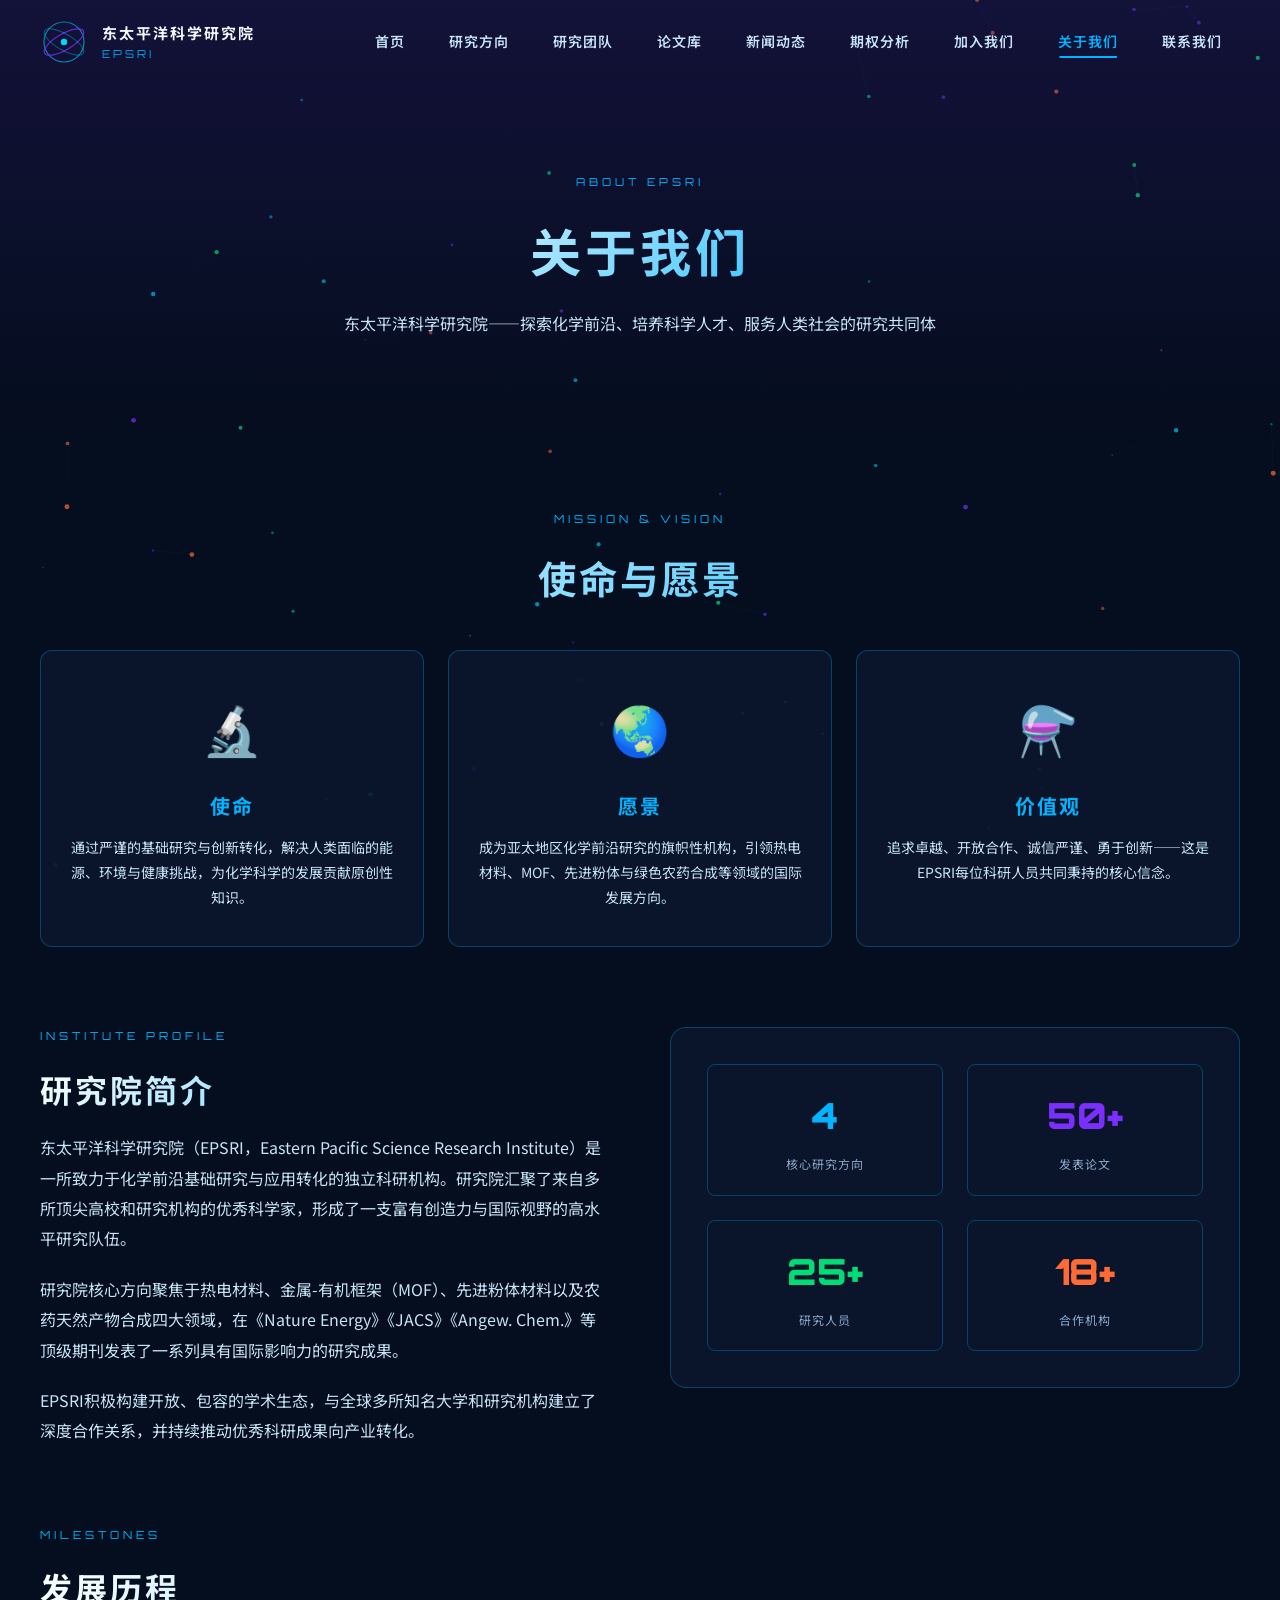
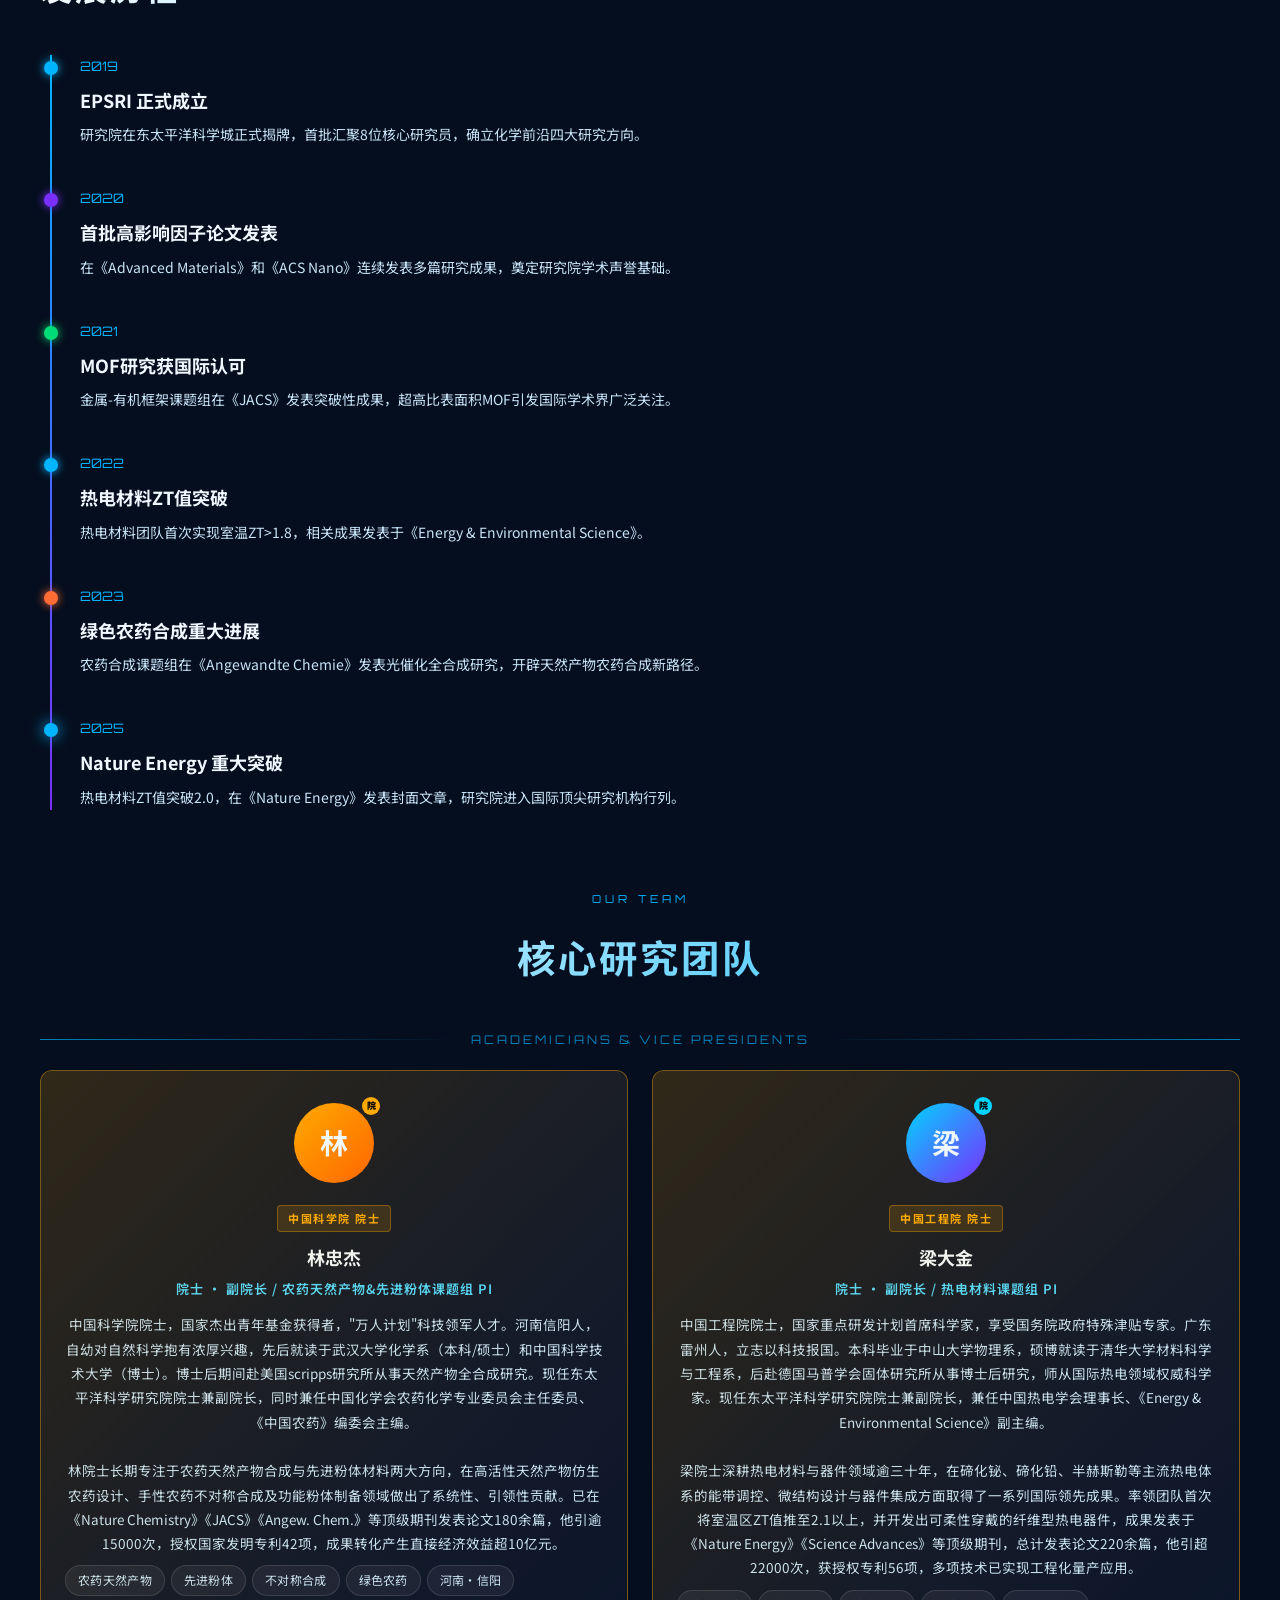
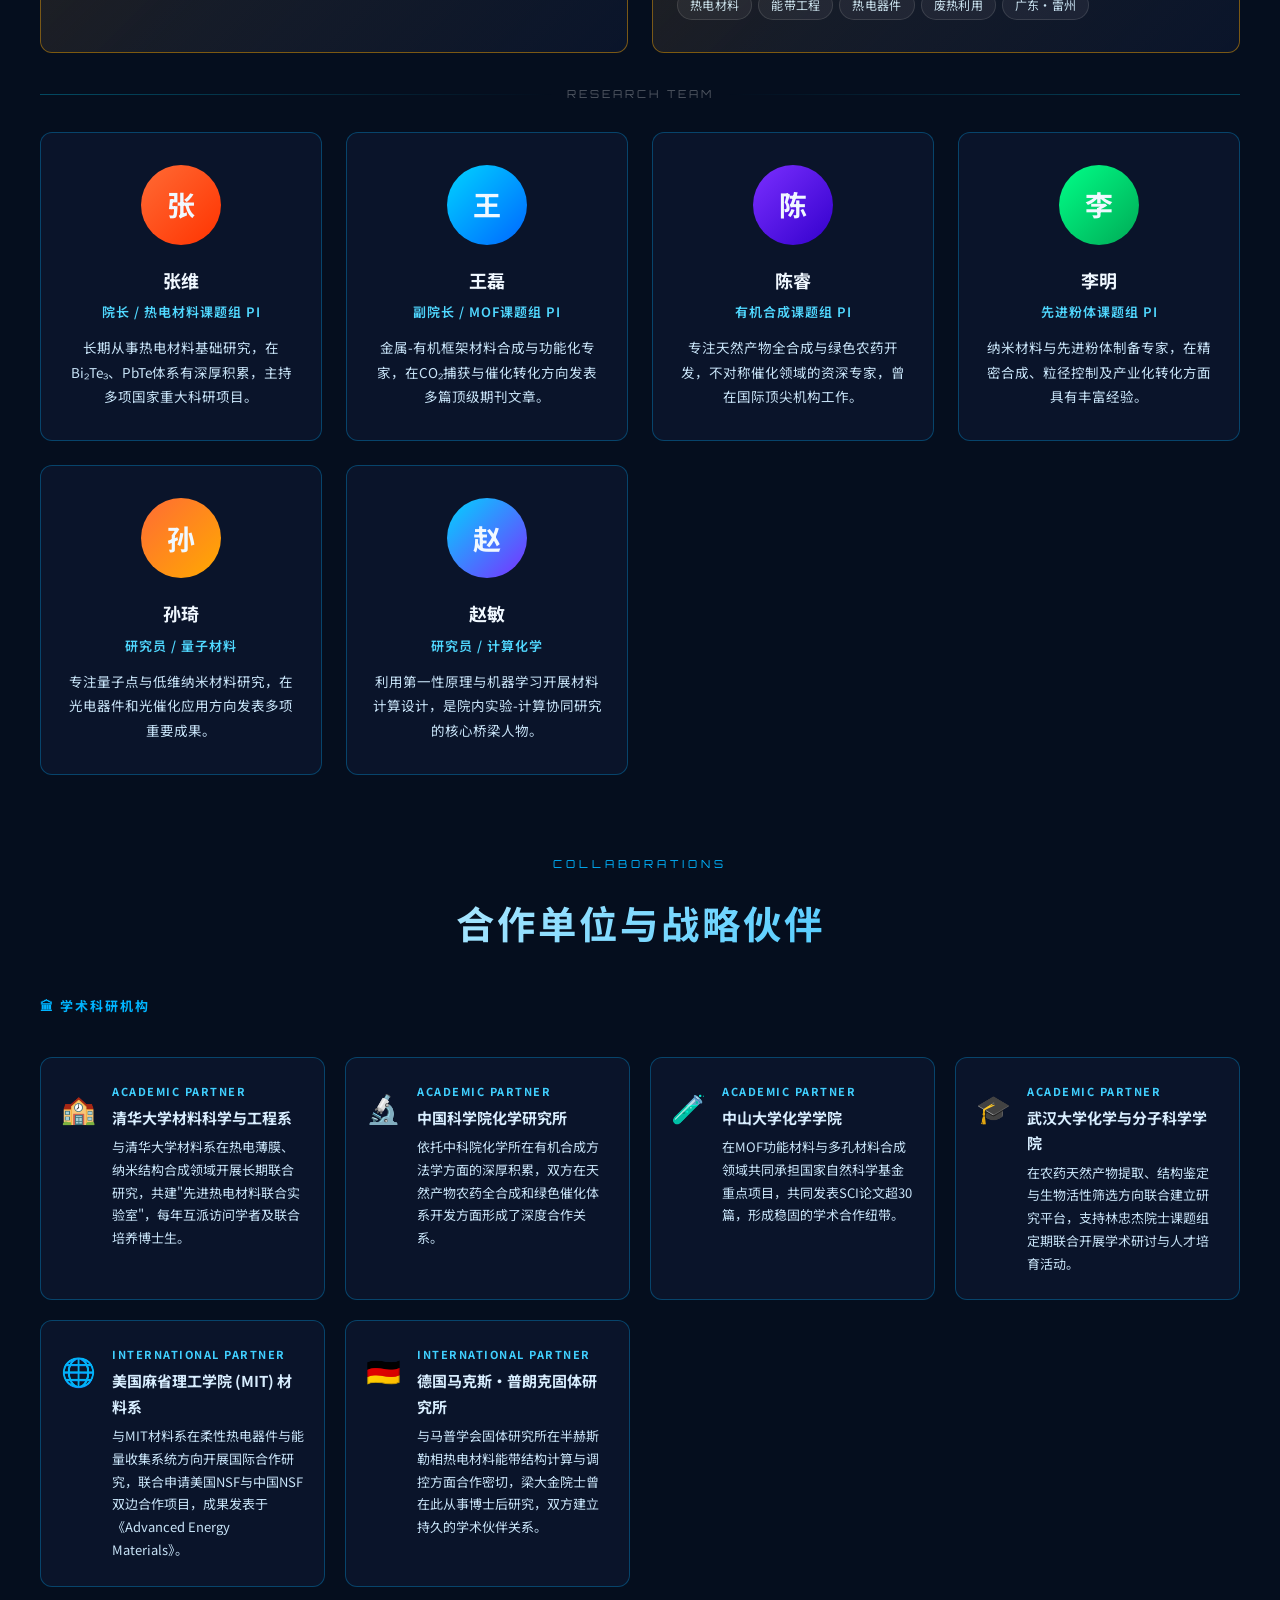
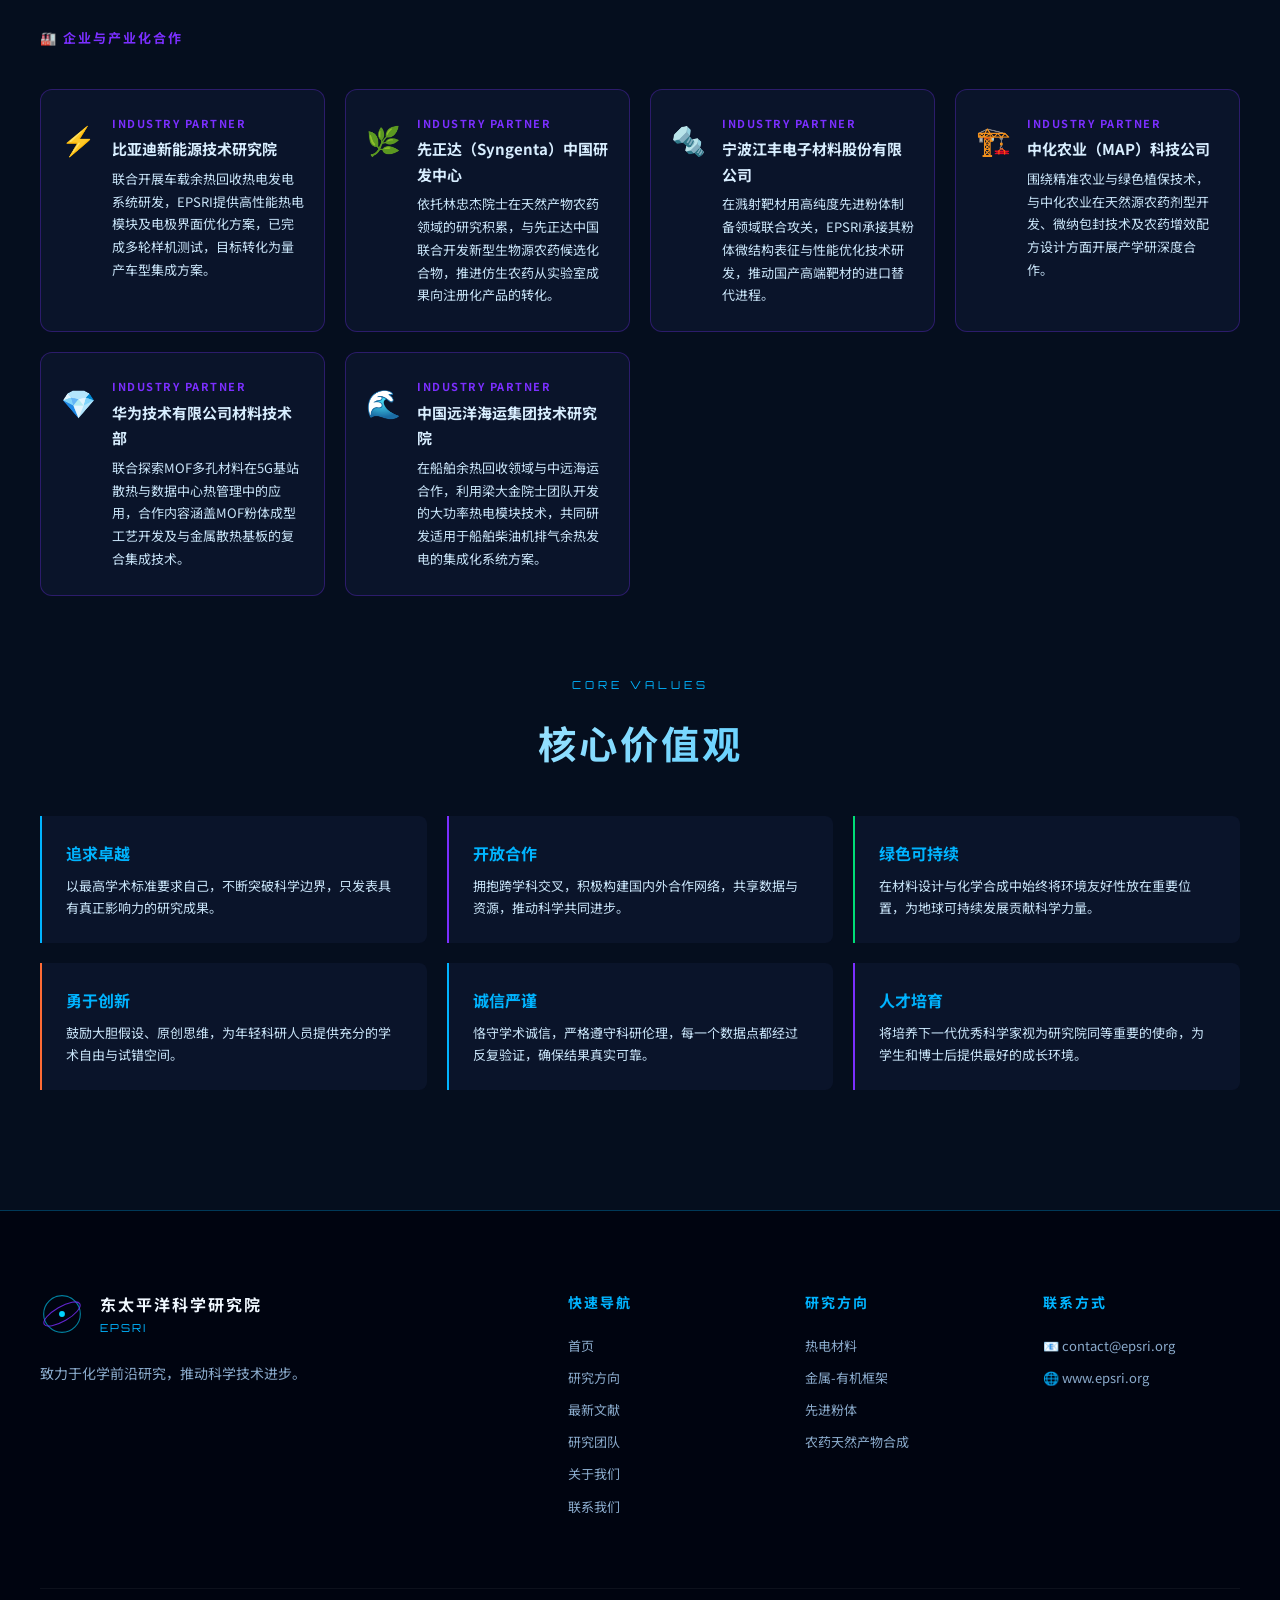
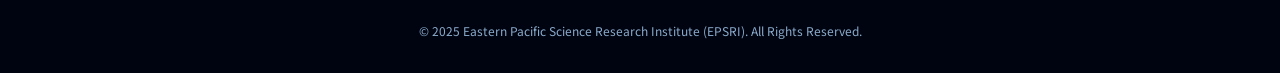
==== commit 02e7e28e: "Make options terminal the homepage and improve adapters" ====
--- a/pages/about.html
+++ b/pages/about.html
@@ -68,6 +68,7 @@
                 <a href="team.html" class="nav-link">研究团队</a>
                 <a href="publications.html" class="nav-link">论文库</a>
                 <a href="news.html" class="nav-link">新闻动态</a>
+                <a href="options.html" class="nav-link">期权分析</a>
                 <a href="join-us.html" class="nav-link">加入我们</a>
                 <a href="about.html" class="nav-link active">关于我们</a>
                 <a href="contact.html" class="nav-link">联系我们</a>
--- a/css/main.css
+++ b/css/main.css
@@ -734,3 +734,439 @@
     font-size: 13px;
     font-weight: 600;
 }
+
+/* ===== ETF Options Quant Terminal ===== */
+.options-hero {
+    min-height: 78vh;
+    padding: 150px 40px 80px;
+    display: grid;
+    grid-template-columns: minmax(0, 1.4fr) minmax(320px, 0.6fr);
+    gap: 36px;
+    align-items: center;
+    position: relative;
+    z-index: 1;
+    background:
+        radial-gradient(circle at 15% 18%, rgba(0, 212, 255, 0.16), transparent 35%),
+        radial-gradient(circle at 78% 8%, rgba(123, 47, 255, 0.18), transparent 34%),
+        linear-gradient(180deg, rgba(5,14,30,0.55), rgba(5,14,30,0.98));
+}
+.options-hero__content h1 {
+    font-family: 'Orbitron', 'Noto Sans SC', sans-serif;
+    font-size: clamp(38px, 6vw, 74px);
+    line-height: 1.08;
+    max-width: 1050px;
+    margin: 16px 0 22px;
+    background: linear-gradient(135deg, #ffffff, #00d4ff 52%, #b58cff);
+    -webkit-background-clip: text;
+    background-clip: text;
+    color: transparent;
+}
+.options-hero__content p,
+.quant-copy {
+    color: var(--text-secondary);
+    line-height: 1.9;
+    max-width: 980px;
+}
+.options-hero__actions,
+.data-actions,
+.chain-filters,
+.strategy-controls {
+    display: flex;
+    flex-wrap: wrap;
+    gap: 12px;
+    margin-top: 28px;
+}
+.quant-btn,
+.symbol-switch__btn,
+.strategy-btn,
+.chain-filter {
+    border: 1px solid rgba(0, 212, 255, 0.35);
+    color: #dff6ff;
+    background: rgba(8, 20, 42, 0.78);
+    border-radius: 999px;
+    padding: 11px 18px;
+    cursor: pointer;
+    transition: var(--transition);
+    font-weight: 700;
+    letter-spacing: 0.3px;
+}
+.quant-btn:hover,
+.symbol-switch__btn:hover,
+.strategy-btn:hover,
+.chain-filter:hover,
+.symbol-switch__btn.active,
+.strategy-btn.active,
+.chain-filter.active {
+    border-color: rgba(0, 212, 255, 0.9);
+    color: #ffffff;
+    transform: translateY(-2px);
+    box-shadow: var(--glow-primary);
+}
+.quant-btn--primary {
+    background: linear-gradient(135deg, rgba(0, 180, 255, 0.95), rgba(123, 47, 255, 0.92));
+    border-color: transparent;
+}
+.quant-status-card,
+.quant-panel,
+.quant-toolbar,
+.quant-metric {
+    background: linear-gradient(145deg, rgba(10, 22, 45, 0.94), rgba(8, 14, 31, 0.91));
+    border: 1px solid rgba(0, 212, 255, 0.26);
+    box-shadow: 0 20px 60px rgba(0, 0, 0, 0.26), inset 0 1px 0 rgba(255,255,255,0.04);
+    backdrop-filter: blur(12px);
+}
+.quant-status-card {
+    border-radius: 22px;
+    padding: 28px;
+}
+.quant-status-card__top,
+.panel-heading {
+    display: flex;
+    justify-content: space-between;
+    align-items: flex-start;
+    gap: 18px;
+    margin-bottom: 22px;
+}
+.quant-status-card__top span,
+.panel-heading span,
+.quant-metric span,
+.quant-input span,
+.strategy-summary span,
+.risk-stack span,
+.model-output span {
+    color: var(--text-muted);
+    font-size: 12px;
+    letter-spacing: 1px;
+    text-transform: uppercase;
+}
+.quant-status-card__top strong {
+    color: var(--green);
+    font-family: 'Orbitron', monospace;
+    font-size: 13px;
+}
+.status-led-row {
+    display: flex;
+    align-items: center;
+    gap: 10px;
+    color: var(--text-secondary);
+    margin-bottom: 22px;
+}
+.status-led {
+    width: 10px;
+    height: 10px;
+    border-radius: 50%;
+    display: inline-block;
+    box-shadow: 0 0 14px currentColor;
+}
+.status-led--warning { color: #ffbb33; background: #ffbb33; }
+.status-led--ok { color: #00dd77; background: #00dd77; }
+.quant-status-card dl {
+    display: grid;
+    gap: 14px;
+}
+.quant-status-card dl div {
+    display: flex;
+    justify-content: space-between;
+    gap: 12px;
+    padding: 12px 0;
+    border-bottom: 1px solid rgba(255,255,255,0.08);
+}
+.quant-status-card dt { color: var(--text-muted); }
+.quant-status-card dd { color: #fff; font-weight: 700; }
+.options-terminal {
+    padding: 40px;
+    position: relative;
+    z-index: 1;
+}
+.quant-toolbar {
+    border-radius: 18px;
+    padding: 22px;
+    display: grid;
+    grid-template-columns: minmax(220px, 1fr) auto repeat(3, minmax(130px, 160px)) auto;
+    gap: 16px;
+    align-items: end;
+    margin-bottom: 24px;
+}
+.quant-toolbar h2,
+.quant-panel h3 {
+    font-size: 22px;
+    color: #ffffff;
+    margin-top: 6px;
+}
+.symbol-switch {
+    display: flex;
+    flex-wrap: wrap;
+    gap: 8px;
+}
+.quant-input {
+    display: grid;
+    gap: 7px;
+}
+.quant-input input,
+.quant-input select {
+    min-height: 42px;
+    border: 1px solid rgba(0, 212, 255, 0.25);
+    border-radius: 10px;
+    background: rgba(3, 11, 24, 0.86);
+    color: #ffffff;
+    padding: 0 12px;
+    outline: none;
+}
+.quant-input--wide { margin-top: 20px; }
+.metric-grid {
+    display: grid;
+    grid-template-columns: repeat(6, 1fr);
+    gap: 16px;
+    margin-bottom: 24px;
+}
+.quant-metric {
+    border-radius: 16px;
+    padding: 20px;
+    min-height: 126px;
+    display: flex;
+    flex-direction: column;
+    justify-content: space-between;
+}
+.quant-metric strong {
+    font-family: 'Orbitron', monospace;
+    color: #ffffff;
+    font-size: 28px;
+}
+.quant-metric em {
+    color: var(--primary);
+    font-style: normal;
+    font-size: 12px;
+}
+.quant-grid {
+    display: grid;
+    gap: 24px;
+    margin-bottom: 24px;
+}
+.quant-grid--two { grid-template-columns: repeat(2, minmax(0, 1fr)); }
+.quant-panel {
+    border-radius: 18px;
+    padding: 24px;
+    overflow: hidden;
+}
+.pricing-lab {
+    display: grid;
+    grid-template-columns: repeat(5, 1fr);
+    gap: 12px;
+    align-items: end;
+    margin-bottom: 18px;
+}
+.model-output,
+.strategy-summary,
+.risk-stack {
+    display: grid;
+    grid-template-columns: repeat(4, 1fr);
+    gap: 12px;
+    margin-top: 18px;
+}
+.model-output div,
+.strategy-summary div,
+.risk-stack div,
+.model-stack div {
+    border: 1px solid rgba(255,255,255,0.09);
+    background: rgba(255,255,255,0.04);
+    border-radius: 12px;
+    padding: 14px;
+}
+.model-output strong,
+.strategy-summary strong,
+.risk-stack strong {
+    display: block;
+    color: #ffffff;
+    font-family: 'Orbitron', monospace;
+    margin-top: 7px;
+}
+.model-stack {
+    display: grid;
+    grid-template-columns: repeat(4, 1fr);
+    gap: 12px;
+    margin-top: 16px;
+}
+.model-stack strong {
+    display: block;
+    color: var(--primary);
+    margin-bottom: 6px;
+}
+.model-stack span { color: var(--text-secondary); font-size: 12px; }
+.table-wrap {
+    overflow-x: auto;
+    border-radius: 14px;
+    border: 1px solid rgba(255,255,255,0.08);
+}
+.quant-table {
+    width: 100%;
+    min-width: 1180px;
+    border-collapse: collapse;
+    color: var(--text-secondary);
+    font-size: 13px;
+}
+.quant-table th,
+.quant-table td {
+    padding: 12px 10px;
+    border-bottom: 1px solid rgba(255,255,255,0.07);
+    text-align: right;
+    white-space: nowrap;
+}
+.quant-table th:first-child,
+.quant-table td:first-child { text-align: left; }
+.quant-table th {
+    color: #ffffff;
+    background: rgba(0, 180, 255, 0.12);
+    position: sticky;
+    top: 0;
+}
+.quant-table tr:hover td { background: rgba(0, 212, 255, 0.06); color: #ffffff; }
+.chain-tag {
+    border-radius: 999px;
+    padding: 4px 9px;
+    font-size: 11px;
+    font-weight: 700;
+}
+.tag-ok { color: #00dd77; background: rgba(0,221,119,.12); }
+.tag-warn { color: #ffbb33; background: rgba(255,187,51,.14); }
+.tag-hot { color: #ff6b9d; background: rgba(255,107,157,.14); }
+.stress-grid {
+    display: grid;
+    grid-template-columns: repeat(6, minmax(76px, 1fr));
+    gap: 6px;
+}
+.stress-cell {
+    padding: 13px 8px;
+    border-radius: 10px;
+    text-align: center;
+    font-family: 'Rajdhani', monospace;
+    font-weight: 700;
+    background: rgba(255,255,255,0.05);
+    color: #ffffff;
+}
+.stress-cell--head { color: var(--text-secondary); background: rgba(0, 180, 255, 0.12); }
+.stress-cell--pos { background: rgba(0, 221, 119, 0.16); color: #66ffb2; }
+.stress-cell--neg { background: rgba(255, 77, 109, 0.16); color: #ff8da1; }
+.endpoint-schema {
+    margin-top: 18px;
+    padding: 16px;
+    white-space: pre-wrap;
+    color: #8fe7ff;
+    background: rgba(0,0,0,0.24);
+    border: 1px solid rgba(0, 212, 255, 0.16);
+    border-radius: 12px;
+    font-size: 12px;
+}
+.news-radar {
+    display: grid;
+    gap: 14px;
+}
+.radar-item {
+    display: grid;
+    grid-template-columns: 190px 1fr;
+    gap: 14px;
+    align-items: center;
+    border: 1px solid rgba(255,255,255,0.08);
+    border-radius: 12px;
+    padding: 14px;
+    background: rgba(255,255,255,0.04);
+}
+.radar-item strong { display: block; color: #fff; }
+.radar-item span { color: var(--text-muted); font-size: 12px; }
+.radar-item meter { width: 100%; height: 12px; }
+.websearch-links {
+    display: flex;
+    flex-wrap: wrap;
+    gap: 10px;
+    margin-top: 18px;
+}
+.websearch-links a {
+    color: #bdefff;
+    border: 1px solid rgba(0,212,255,.24);
+    background: rgba(0,212,255,.07);
+    border-radius: 999px;
+    padding: 8px 12px;
+    font-size: 13px;
+}
+.quant-copy--small { font-size: 13px; margin-top: 16px; }
+.quant-disclaimer {
+    display: grid;
+    grid-template-columns: 180px 1fr;
+    gap: 20px;
+    border-color: rgba(255,187,51,.36);
+    background: linear-gradient(145deg, rgba(255,187,51,.08), rgba(10,22,45,.92));
+}
+.quant-disclaimer strong { color: #ffcc66; }
+.quant-disclaimer p { color: var(--text-secondary); line-height: 1.8; }
+@media (max-width: 1180px) {
+    .options-hero,
+    .quant-grid--two { grid-template-columns: 1fr; }
+    .quant-toolbar { grid-template-columns: repeat(2, 1fr); }
+    .metric-grid { grid-template-columns: repeat(3, 1fr); }
+    .pricing-lab,
+    .model-output,
+    .strategy-summary,
+    .risk-stack,
+    .model-stack { grid-template-columns: repeat(2, 1fr); }
+}
+@media (max-width: 720px) {
+    .options-hero,
+    .options-terminal { padding-left: 20px; padding-right: 20px; }
+    .quant-toolbar,
+    .metric-grid,
+    .pricing-lab,
+    .model-output,
+    .strategy-summary,
+    .risk-stack,
+    .model-stack,
+    .quant-disclaimer { grid-template-columns: 1fr; }
+    .quant-status-card__top,
+    .panel-heading { flex-direction: column; }
+    .radar-item { grid-template-columns: 1fr; }
+    .stress-grid { grid-template-columns: repeat(3, minmax(76px, 1fr)); }
+}
+.chart-fallback {
+    margin-top: 14px;
+    padding: 18px;
+    border: 1px dashed rgba(0, 212, 255, 0.35);
+    border-radius: 12px;
+    color: var(--text-secondary);
+    background: rgba(0, 212, 255, 0.06);
+    text-align: center;
+}
+.quant-diagnostics {
+    display: grid;
+    grid-template-columns: repeat(4, 1fr);
+    gap: 16px;
+    margin: -8px 0 24px;
+}
+.quant-diagnostics article {
+    padding: 18px 20px;
+    border-radius: 16px;
+    border: 1px solid rgba(123, 47, 255, 0.24);
+    background: linear-gradient(145deg, rgba(20, 18, 52, 0.78), rgba(8, 14, 31, 0.88));
+}
+.quant-diagnostics span,
+.quant-diagnostics em {
+    color: var(--text-muted);
+    font-size: 12px;
+    letter-spacing: 1px;
+    text-transform: uppercase;
+    font-style: normal;
+}
+.quant-diagnostics strong {
+    display: block;
+    color: #ffffff;
+    font-family: 'Orbitron', 'Noto Sans SC', sans-serif;
+    margin: 8px 0 4px;
+    font-size: 19px;
+}
+.radar-item--link:hover {
+    border-color: rgba(0, 212, 255, 0.65);
+    transform: translateY(-2px);
+}
+@media (max-width: 1180px) {
+    .quant-diagnostics { grid-template-columns: repeat(2, 1fr); }
+}
+@media (max-width: 720px) {
+    .quant-diagnostics { grid-template-columns: 1fr; }
+}
